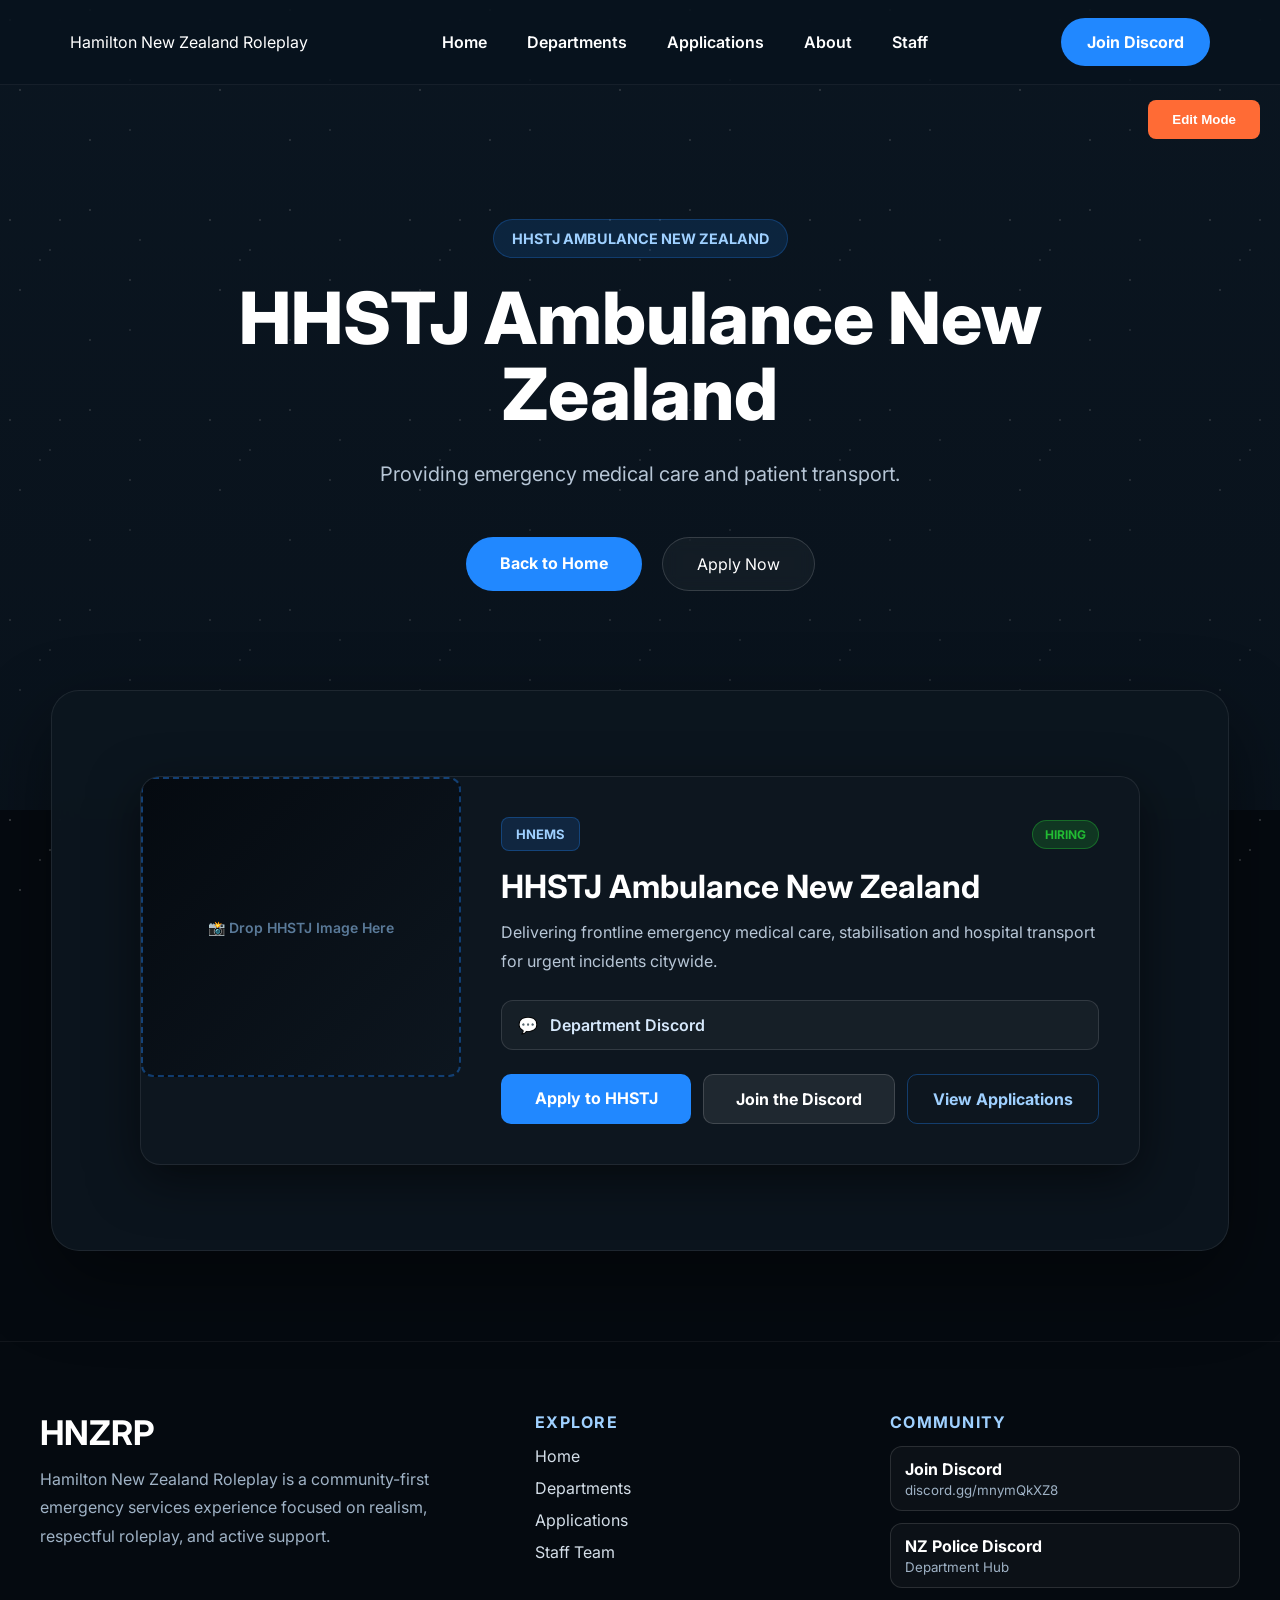
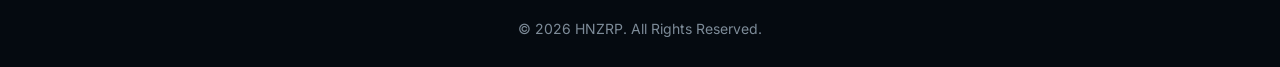
==== ambulance.html @ 46d3c462 "Initial website" ====
<!DOCTYPE html>
<html lang="en">

<head>

    <meta charset="UTF-8">
    <meta name="viewport" content="width=device-width, initial-scale=1.0">

    <title>HHSTJ Ambulance New Zealand | NZRP</title>

    <link rel="stylesheet" href="css/style.css">

    <link rel="preconnect" href="https://fonts.googleapis.com">
    <link rel="preconnect" href="https://fonts.gstatic.com" crossorigin>

    <link href="https://fonts.googleapis.com/css2?family=Inter:wght@300;400;500;600;700;800&display=swap" rel="stylesheet">

</head>

<body>

<header class="navbar">

    <div class="logo">
        Hamilton New Zealand Roleplay
    </div>

    <nav>
        <ul class="nav-links">
            <li><a href="index.html">Home</a></li>
            <li><a href="index.html#departments">Departments</a></li>
            <li><a href="#">Applications</a></li>
            <li><a href="#">About</a></li>
            <li><a href="#">Staff</a></li>
        </ul>
    </nav>

    <a href="https://discord.gg/mnymQkXZ8" class="discord-button">
        Join Discord
    </a>

</header>

<section class="hero" style="background-color: #102131;">
    <div class="hero-overlay"></div>
    <div class="hero-content">
        <span class="badge">HHSTJ AMBULANCE NEW ZEALAND</span>
        <h1>HHSTJ Ambulance New Zealand</h1>
        <p>Providing emergency medical care and patient transport.</p>
        <div class="hero-buttons">
            <a href="index.html" class="primary-btn">Back to Home</a>
            <a href="https://discord.gg/BgagkgWq4" class="secondary-btn">Apply Now</a>
        </div>
    </div>
</section>

<main class="content-wrapper">
    <section class="departments-grid">
        <article class="department-card show" data-category="Emergency">
            <div class="card-image-placeholder">
                <span>📸 Drop HHSTJ Image Here</span>
            </div>

            <div class="department-info">
                <div class="department-header">
                    <div class="department-code">HNEMS</div>
                    <div class="status-badge hiring">Hiring</div>
                </div>

                <h2>HHSTJ Ambulance New Zealand</h2>
                <p>Delivering frontline emergency medical care, stabilisation and hospital transport for urgent incidents citywide.</p>

                <ul class="department-links">
                    <li>
                        <a href="https://discord.gg/BgagkgWq4" class="department-discord-link">
                            <span class="action-link-icon">💬</span>
                            Department Discord
                        </a>
                    </li>
                </ul>

                <div class="department-actions">
                    <a href="https://discord.gg/BgagkgWq4" class="btn-primary">Apply to HHSTJ</a>
                    <a href="https://discord.gg/mnymQkXZ8" class="btn-secondary">Join the Discord</a>
                    <a href="applications.html" class="btn-tertiary">View Applications</a>
                </div>
            </div>
        </article>
    </section>
</main>

<footer>
    <div class="footer-content">
        <div class="footer-grid">
            <div class="footer-branding">
                <h3>HNZRP</h3>
                <p>Hamilton New Zealand Roleplay is a community-first emergency services experience focused on realism, respectful roleplay, and active support.</p>
            </div>

            <div class="footer-column">
                <h4>Explore</h4>
                <div class="footer-links">
                    <a href="index.html">Home</a>
                    <a href="index.html#departments">Departments</a>
                    <a href="applications.html">Applications</a>
                    <a href="#">Staff Team</a>
                </div>
            </div>

            <div class="footer-column">
                <h4>Community</h4>
                <div class="community-links">
                    <a href="https://discord.gg/mnymQkXZ8" class="community-link-card">
                        <span>Join Discord</span>
                        <small>discord.gg/mnymQkXZ8</small>
                    </a>
                    <a href="https://discord.gg/fBH7hbH9Q" class="community-link-card">
                        <span>NZ Police Discord</span>
                        <small>Department Hub</small>
                    </a>
                </div>
            </div>
        </div>
    </div>
    <p class="copyright">© 2026 HNZRP. All Rights Reserved.</p>
</footer>

<script src="js/script.js"></script>

</body>

</html>
---- css/style.css ----
/* ==========================================================
   NZRP WEBSITE
   STYLE.CSS
========================================================== */

:root{

    --background:#050a10;
    --surface:#0d161f;
    --surface-light:#122a3a;

    --primary:#2188ff;
    --primary-hover:#4ea2ff;

    --text:#ffffff;
    --text-secondary:#b7c6d6;

    --border:rgba(255,255,255,.08);

    --shadow:0 20px 60px rgba(0,0,0,.45);

    --radius:18px;

}

*{

    margin:0;
    padding:0;
    box-sizing:border-box;

}

html{

    scroll-behavior:smooth;

}

body{

    font-family:"Inter",sans-serif;

    background:var(--background);

    color:var(--text);

    overflow-x:hidden;

    position:relative;

}

/* Starfield background effect */

body::before{

    content:'';

    position:fixed;

    top:0;

    left:0;

    width:100%;

    height:100%;

    background-image:

        radial-gradient(1px 1px at 10px 20px, rgba(255,255,255,0.95), rgba(0,0,0,0)),

        radial-gradient(1px 1px at 40px 60px, rgba(255,255,255,0.8), rgba(0,0,0,0)),

        radial-gradient(1px 1px at 130px 80px, rgba(255,255,255,0.9), rgba(0,0,0,0)),

        radial-gradient(1px 1px at 90px 10px, rgba(255,255,255,0.95), rgba(0,0,0,0)),

        radial-gradient(1px 1px at 50px 50px, rgba(255,255,255,0.8), rgba(0,0,0,0)),

        radial-gradient(1px 1px at 130px 130px, rgba(255,255,255,0.7), rgba(0,0,0,0)),

        radial-gradient(1px 1px at 90px 140px, rgba(255,255,255,0.85), rgba(0,0,0,0)),

        radial-gradient(1px 1px at 20px 90px, rgba(255,255,255,0.9), rgba(0,0,0,0)),

        radial-gradient(1px 1px at 140px 40px, rgba(255,255,255,0.75), rgba(0,0,0,0)),

        radial-gradient(1px 1px at 60px 20px, rgba(255,255,255,0.88), rgba(0,0,0,0));

    background-repeat:repeat;

    background-size:200px 200px;

    background-position:0 0;

    opacity:0.7;

    pointer-events:none;

    z-index:0;

    animation:twinkle 6s ease-in-out infinite;

}

@keyframes twinkle{

    0%{opacity:0.6;}

    50%{opacity:0.8;}

    100%{opacity:0.6;}

}

body > *{

    position:relative;

    z-index:1;

}

/* ==========================================================
   LINKS
========================================================== */

a{

    color:inherit;

    text-decoration:none;

}

img{

    display:block;

    width:100%;

}

/* ==========================================================
   NAVBAR
========================================================== */

.navbar{

    position:fixed;

    top:0;
    left:0;

    width:100%;

    height:85px;

    padding:0 70px;

    display:flex;

    justify-content:space-between;

    align-items:center;

    z-index:1000;

    background:rgba(5,10,16,.75);

    backdrop-filter:blur(16px);

    border-bottom:1px solid rgba(255,255,255,.06);

    transition:.35s;

}

.logo h2{

    font-size:32px;

    font-weight:800;

    letter-spacing:1px;

}

/* ==========================================================
   NAVIGATION
========================================================== */

.nav-links{

    display:flex;

    align-items:center;

    gap:40px;

    list-style:none;

}

.nav-links>li{

    position:relative;

}

.nav-links a{

    color:white;

    font-weight:600;

    transition:.25s;

}

.nav-links a:hover{

    color:var(--primary);

}

/* ==========================================================
   DROPDOWN
========================================================== */

.dropdown-menu{

    position:absolute;

    top:45px;

    left:0;

    min-width:240px;

    background:rgba(13,22,31,.95);

    backdrop-filter:blur(15px);

    border:1px solid var(--border);

    border-radius:16px;

    padding:10px;

    list-style:none;

    opacity:0;

    visibility:hidden;

    transform:translateY(15px);

    transition:.3s;

    box-shadow:var(--shadow);

}

.dropdown:hover .dropdown-menu{

    opacity:1;

    visibility:visible;

    transform:translateY(0);

}

.dropdown-menu li{

    border-radius:10px;

}

.dropdown-menu li a{

    display:block;

    padding:13px 15px;

    border-radius:10px;

}

.dropdown-menu li:hover{

    background:rgba(33,136,255,.12);

}

.divider{

    height:1px;

    background:rgba(255,255,255,.08);

    margin:8px 0;

}

/* ==========================================================
   DISCORD BUTTON
========================================================== */

.discord-button{

    padding:14px 26px;

    border-radius:40px;

    background:var(--primary);

    font-weight:700;

    transition:.25s;

}

.discord-button:hover{

    background:var(--primary-hover);

    transform:translateY(-2px);

}

/* ==========================================================
   HERO
========================================================== */

.hero{

    position:relative;

    height:90vh;

    display:flex;

    justify-content:center;

    align-items:center;

    text-align:center;

    background:#050a10;

    background-image:

        radial-gradient(1px 1px at 10px 20px, rgba(255,255,255,0.95), rgba(0,0,0,0)),

        radial-gradient(1px 1px at 40px 60px, rgba(255,255,255,0.8), rgba(0,0,0,0)),

        radial-gradient(1px 1px at 130px 80px, rgba(255,255,255,0.9), rgba(0,0,0,0)),

        radial-gradient(1px 1px at 90px 10px, rgba(255,255,255,0.95), rgba(0,0,0,0)),

        radial-gradient(1px 1px at 50px 50px, rgba(255,255,255,0.8), rgba(0,0,0,0)),

        radial-gradient(1px 1px at 130px 130px, rgba(255,255,255,0.7), rgba(0,0,0,0)),

        radial-gradient(1px 1px at 90px 140px, rgba(255,255,255,0.85), rgba(0,0,0,0)),

        radial-gradient(1px 1px at 20px 90px, rgba(255,255,255,0.9), rgba(0,0,0,0)),

        radial-gradient(1px 1px at 140px 40px, rgba(255,255,255,0.75), rgba(0,0,0,0)),

        radial-gradient(1px 1px at 60px 20px, rgba(255,255,255,0.88), rgba(0,0,0,0));

    background-repeat:repeat;

    background-size:200px 200px;

    background-position:0 0;

    animation:shiftStars 25s linear infinite;

}

@keyframes shiftStars{

    0%{background-position:0 0;}

    100%{background-position:200px 200px;}

}

.hero-overlay{

    position:absolute;

    inset:0;

    background:
        linear-gradient(
            rgba(5,10,16,.50),
            rgba(5,10,16,.65)
        );

    z-index:1;

}

.hero-content{

    position:relative;

    z-index:3;

    width:min(900px,90%);

}

.badge{

    display:inline-block;

    margin-bottom:22px;

    padding:10px 18px;

    border-radius:40px;

    background:rgba(33,136,255,.14);

    border:1px solid rgba(33,136,255,.25);

    color:#9fd0ff;

    font-size:.9rem;

    font-weight:700;

}

.hero h1{

    font-size:72px;

    font-weight:800;

    line-height:1.05;

    margin-bottom:25px;

}

.hero p{

    color:var(--text-secondary);

    font-size:20px;

    line-height:1.8;

    max-width:700px;

    margin:auto;

    margin-bottom:45px;

}

/* ==========================================================
   HERO BUTTONS
========================================================== */

.hero-buttons{

    display:flex;

    justify-content:center;

    gap:20px;

}

.primary-btn{

    padding:16px 34px;

    background:var(--primary);

    border-radius:50px;

    font-weight:700;

    transition:.25s;

}

.primary-btn:hover{

    background:var(--primary-hover);

    transform:translateY(-3px);

}

.secondary-btn{

    padding:16px 34px;

    border-radius:50px;

    border:1px solid rgba(255,255,255,.15);

    background:rgba(255,255,255,.04);

    backdrop-filter:blur(8px);

    transition:.25s;

}

.secondary-btn:hover{

    background:rgba(255,255,255,.08);

    transform:translateY(-3px);

}/* ==========================================================
   FLOATING CONTENT WRAPPER
========================================================== */

.content-wrapper{

    position:relative;

    width:min(1400px,92%);

    margin:-120px auto 80px;

    padding:45px;

    background:rgba(13,22,31,.92);

    backdrop-filter:blur(18px);

    border:1px solid rgba(255,255,255,.08);

    border-radius:28px;

    box-shadow:0 30px 80px rgba(0,0,0,.45);

    z-index:10;

}

/* ==========================================================
   SEARCH SECTION
========================================================== */

.search-section{

    display:flex;

    justify-content:center;

    gap:20px;

    margin-bottom:55px;

    flex-wrap:wrap;

}

.search-section input,
.search-section select{

    width:320px;

    padding:16px 20px;

    background:#0d161f;

    color:white;

    border:1px solid rgba(255,255,255,.08);

    border-radius:14px;

    outline:none;

    font-size:15px;

    transition:.25s;

}

.search-section input:focus,
.search-section select:focus{

    border-color:#2188ff;

    box-shadow:0 0 0 4px rgba(33,136,255,.15);

}

/* ==========================================================
   STATISTICS
========================================================== */

.stats{

    display:grid;

    grid-template-columns:repeat(auto-fit,minmax(180px,1fr));

    gap:25px;

    margin-bottom:65px;

}

.stat{

    background:#0d161f;

    border:1px solid rgba(255,255,255,.06);

    border-radius:18px;

    padding:35px;

    text-align:center;

    transition:.3s;

}

.stat:hover{

    transform:translateY(-8px);

    background:#122a3a;

}

.stat h2{

    color:#3fa2ff;

    font-size:42px;

    margin-bottom:8px;

}

.stat p{

    color:#b7c6d6;

}

/* ==========================================================
   DEPARTMENTS GRID
========================================================== */

.departments-grid{

    display:flex;

    flex-direction:column;

    gap:60px;

    padding:40px 0;

}

/* ==========================================================
   DEPARTMENT CARD
========================================================== */

.department-card{

    background:#0d161f;

    border-radius:20px;

    overflow:hidden;

    border:1px solid rgba(255,255,255,.08);

    transition:.35s;

    opacity:0;

    transform:translateY(40px);

    box-shadow:0 15px 50px rgba(0,0,0,.5);

    display:flex;

    flex-direction:row;

    max-width:1000px;

    margin:0 auto;

    width:100%;

}

.department-card.show{

    opacity:1;

    transform:translateY(0);

}

.department-card:hover{

    transform:translateY(-16px);

    box-shadow:0 30px 80px rgba(33,136,255,.25), 0 30px 80px rgba(0,0,0,.5);

    border-color:rgba(33,136,255,.4);

}

/* ==========================================================
   CARD IMAGE
========================================================== */

.card-image-placeholder{

    height:300px;

    width:320px;

    min-width:320px;

    background:linear-gradient(135deg, #050a10 0%, #0d161f 100%);

    border:2px dashed rgba(33,136,255,.4);

    border-radius:12px;

    display:flex;

    align-items:center;

    justify-content:center;

    color:#5a7a99;

    font-size:14px;

    font-weight:600;

    cursor:pointer;

    transition:.3s;

    position:relative;

    overflow:hidden;

}

.card-image-placeholder:hover{

    background:linear-gradient(135deg, #0a0f18 0%, #132332 100%);

    border-color:rgba(33,136,255,.6);

    color:#7a9abb;

}

.card-image-placeholder span{

    text-align:center;

    pointer-events:none;

}

.department-card img{

    height:300px;

    width:320px;

    min-width:320px;

    object-fit:cover;

    transition:.4s;

    border-radius:12px;

    display:none;

}

.department-card.has-image img{

    display:block;

}

.department-card.has-image .card-image-placeholder{

    display:none;

}

.department-card:hover img{

    transform:scale(1.05);

}

/* ==========================================================
   CARD CONTENT
========================================================== */

.department-info{

    padding:40px;

    flex:1;

    display:flex;

    flex-direction:column;

    justify-content:space-between;

}

.department-header{

    display:flex;

    justify-content:space-between;

    align-items:center;

    margin-bottom:16px;

}

.department-code{

    background:rgba(33,136,255,.15);

    border:1px solid rgba(33,136,255,.3);

    padding:8px 14px;

    border-radius:8px;

    font-weight:700;

    font-size:13px;

    color:#9fd0ff;

}

.status-badge{

    padding:6px 12px;

    border-radius:20px;

    font-size:12px;

    font-weight:700;

    text-transform:uppercase;

}

.status-badge.hiring{

    background:rgba(34,187,51,.2);

    color:#22bb33;

    border:1px solid rgba(34,187,51,.4);

}

.status-badge.selective{

    background:rgba(255,193,7,.2);

    color:#ffc107;

    border:1px solid rgba(255,193,7,.4);

}

.status-badge.open{

    background:rgba(33,136,255,.2);

    color:#3fa2ff;

    border:1px solid rgba(33,136,255,.4);

}

.status-badge.invitation{

    background:rgba(188,127,255,.2);

    color:#bc7fff;

    border:1px solid rgba(188,127,255,.4);

}

.department-info h2{

    font-size:32px;

    margin-bottom:12px;

    color:white;

}

.department-info p{

    color:#b7c6d6;

    line-height:1.8;

    margin-bottom:24px;

    font-size:16px;

}

/* Responsive: Stack on mobile */

@media(max-width:768px){

    .department-card{

        flex-direction:column;

    }

    .card-image-placeholder,
    .department-card img{

        height:220px;

        width:100%;

        min-width:100%;

    }

    .department-info{

        padding:28px;

    }

    .department-info h2{

        font-size:26px;

    }

}

.department-links{

    display:flex;

    flex-direction:column;

    gap:10px;

    margin-bottom:24px;

    list-style:none;

}

.department-links li{

    list-style:none;

}

.department-discord-link{

    display:flex;

    align-items:center;

    gap:12px;

    padding:14px 16px;

    border-radius:12px;

    border:1px solid rgba(255,255,255,.12);

    background:rgba(255,255,255,.04);

    color:#d6e8fb;

    font-weight:600;

    transition:.25s;

}

.department-discord-link:hover{

    border-color:rgba(33,136,255,.35);

    background:rgba(33,136,255,.12);

    transform:translateX(4px);

}

.department-actions{

    display:flex;

    gap:12px;

    margin-top:auto;

}

.btn-primary, .btn-secondary, .btn-tertiary{

    flex:1;

    padding:14px 18px;

    border-radius:10px;

    font-weight:700;

    text-align:center;

    transition:.25s;

    text-decoration:none;

    display:inline-block;

}

.btn-primary{

    background:var(--primary);

    color:white;

}

.btn-primary:hover{

    background:var(--primary-hover);

    transform:translateY(-2px);

}

.btn-secondary{

    background:rgba(255,255,255,.08);

    border:1px solid rgba(255,255,255,.15);

    color:white;

}

.btn-secondary:hover{

    background:rgba(255,255,255,.12);

    transform:translateY(-2px);

}

.btn-tertiary{

    background:transparent;

    border:1px solid rgba(33,136,255,.35);

    color:#9fd0ff;

}

.btn-tertiary:hover{

    background:rgba(33,136,255,.1);

    transform:translateY(-2px);

}

.section-intro{

    max-width:860px;

    margin:0 auto 30px;

    text-align:center;

}

.section-intro > p:first-child{

    color:#7dbaff;

    font-weight:700;

    text-transform:uppercase;

    letter-spacing:.08em;

    margin-bottom:10px;

    font-size:13px;

}

.section-intro h2{

    font-size:46px;

    line-height:1.15;

    margin-bottom:14px;

}

.section-intro > p:last-child{

    color:var(--text-secondary);

    line-height:1.8;

}

.action-link-icon{

    width:20px;

    height:20px;

    display:flex;

    align-items:center;

    justify-content:center;

    font-size:16px;

}

/* ==========================================================
   CALL TO ACTION
========================================================== */

.cta{

    margin-top:80px;

    text-align:center;

    background:linear-gradient(
        135deg,
        #0d161f,
        #0a0f18
    );

    padding:70px 40px;

    border-radius:24px;

    border:1px solid rgba(255,255,255,.06);

}

.cta h2{

    font-size:48px;

    margin-bottom:15px;

}

.cta p{

    max-width:700px;

    margin:auto;

    color:#b7c6d6;

    line-height:1.8;

    margin-bottom:35px;

}

.cta-kicker{

    text-transform:uppercase;

    letter-spacing:.08em;

    color:#8ec4ff;

    font-size:13px;

    font-weight:700;

    margin-bottom:12px;

}

.cta .primary-btn,
.cta .secondary-btn{

    display:inline-block;

    margin:6px;

}

/* ==========================================================
   FOOTER
========================================================== */

footer{

    margin-top:90px;

    background:#050a10;

    padding:70px 20px 30px;

    border-top:1px solid rgba(255,255,255,.05);

}

.footer-content{

    max-width:1200px;

    margin:auto;

    text-align:left;

}

.footer-grid{

    display:grid;

    grid-template-columns:1.3fr .9fr 1fr;

    gap:40px;

    margin-bottom:32px;

}

.footer-branding h3{

    font-size:36px;

    margin-bottom:14px;

}

.footer-branding p{

    color:#9fb2c5;

    line-height:1.8;

    max-width:520px;

}

.footer-column h4{

    font-size:16px;

    text-transform:uppercase;

    letter-spacing:.08em;

    color:#9fd0ff;

    margin-bottom:14px;

}

.footer-column .footer-links{

    display:flex;

    flex-direction:column;

    align-items:flex-start;

    gap:12px;

    margin-bottom:0;

}

.community-links{

    display:flex;

    flex-direction:column;

    gap:12px;

}

.community-link-card{

    display:flex;

    flex-direction:column;

    gap:3px;

    border:1px solid rgba(255,255,255,.12);

    border-radius:12px;

    padding:12px 14px;

    background:rgba(255,255,255,.03);

    transition:.25s;

}

.community-link-card span{

    font-weight:700;

}

.community-link-card small{

    color:#9fb2c5;

}

.community-link-card:hover{

    border-color:rgba(33,136,255,.4);

    background:rgba(33,136,255,.12);

}

@media(max-width:960px){

    .footer-grid{

        grid-template-columns:1fr;

        gap:26px;

    }

    .footer-content{

        text-align:center;

    }

    .footer-column .footer-links{

        align-items:center;

    }

}

@media(max-width:768px){

    .section-intro h2{

        font-size:34px;

    }

}

.footer-content h3{

    font-size:34px;

    margin-bottom:12px;

}

.footer-content p{

    color:#9fb2c5;

    margin-bottom:30px;

}

.footer-links{

    display:flex;

    justify-content:center;

    gap:35px;

    flex-wrap:wrap;

    margin-bottom:40px;

}

.footer-links a{

    color:#d4dee8;

    transition:.25s;

}

.footer-links a:hover{

    color:#3fa2ff;

}

.copyright{

    text-align:center;

    color:#7d8b98;

    font-size:14px;

}
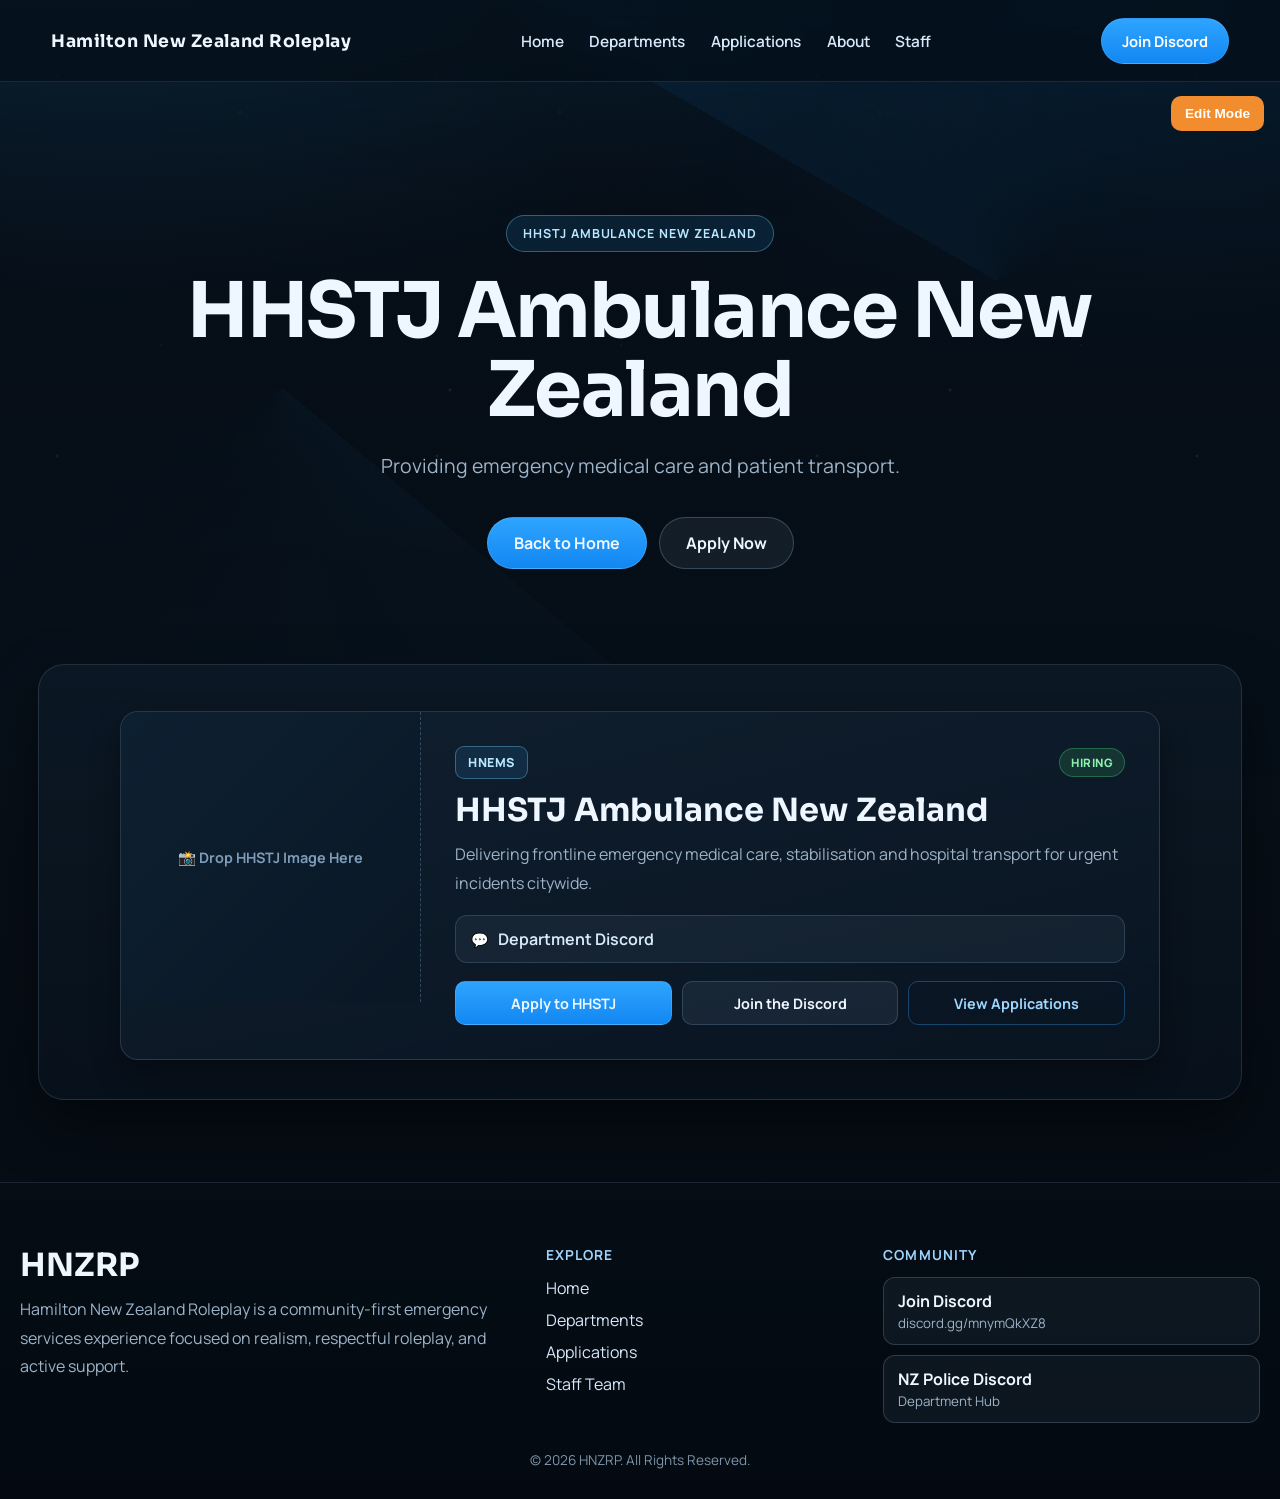
==== commit 54a7341a: "Polish UI, optimize styles and scripts" ====
--- a/ambulance.html
+++ b/ambulance.html
@@ -13,7 +13,7 @@
     <link rel="preconnect" href="https://fonts.googleapis.com">
     <link rel="preconnect" href="https://fonts.gstatic.com" crossorigin>
 
-    <link href="https://fonts.googleapis.com/css2?family=Inter:wght@300;400;500;600;700;800&display=swap" rel="stylesheet">
+    <link href="https://fonts.googleapis.com/css2?family=Manrope:wght@400;500;600;700;800&family=Sora:wght@600;700;800&display=swap" rel="stylesheet">
 
 </head>
 
@@ -41,7 +41,7 @@
 
 </header>
 
-<section class="hero" style="background-color: #102131;">
+<section class="hero">
     <div class="hero-overlay"></div>
     <div class="hero-content">
         <span class="badge">HHSTJ AMBULANCE NEW ZEALAND</span>
--- a/css/style.css
+++ b/css/style.css
@@ -1,1471 +1,956 @@
 /* ==========================================================
-   NZRP WEBSITE
-   STYLE.CSS
+   HNZRP WEBSITE
+   CLEAN + OPTIMIZED STYLE SYSTEM
 ========================================================== */
 
-:root{
-
-    --background:#050a10;
-    --surface:#0d161f;
-    --surface-light:#122a3a;
-
-    --primary:#2188ff;
-    --primary-hover:#4ea2ff;
-
-    --text:#ffffff;
-    --text-secondary:#b7c6d6;
-
-    --border:rgba(255,255,255,.08);
-
-    --shadow:0 20px 60px rgba(0,0,0,.45);
-
-    --radius:18px;
-
-}
-
-*{
-
-    margin:0;
-    padding:0;
-    box-sizing:border-box;
-
-}
-
-html{
-
-    scroll-behavior:smooth;
-
-}
-
-body{
-
-    font-family:"Inter",sans-serif;
-
-    background:var(--background);
-
-    color:var(--text);
-
-    overflow-x:hidden;
-
-    position:relative;
-
-}
-
-/* Starfield background effect */
-
-body::before{
-
-    content:'';
-
-    position:fixed;
-
-    top:0;
-
-    left:0;
-
-    width:100%;
-
-    height:100%;
-
+:root {
+    --bg: #061019;
+    --bg-soft: #0b1824;
+    --surface: rgba(12, 25, 38, 0.88);
+    --surface-solid: #0f1d2b;
+    --surface-2: #122538;
+
+    --primary: #2ea4ff;
+    --primary-strong: #1287f2;
+    --accent: #7ad7ff;
+
+    --text: #eef6ff;
+    --text-muted: #9db3c8;
+
+    --ok: #43d174;
+    --warn: #ffd066;
+
+    --border: rgba(173, 211, 245, 0.18);
+    --ring: rgba(46, 164, 255, 0.35);
+
+    --shadow-lg: 0 26px 60px rgba(0, 0, 0, 0.45);
+    --shadow-md: 0 14px 30px rgba(0, 0, 0, 0.32);
+
+    --radius-xl: 26px;
+    --radius-lg: 16px;
+    --radius-md: 12px;
+
+    --max-width: 1320px;
+}
+
+* {
+    margin: 0;
+    padding: 0;
+    box-sizing: border-box;
+}
+
+html {
+    scroll-behavior: smooth;
+}
+
+body {
+    font-family: "Manrope", "Segoe UI", sans-serif;
+    color: var(--text);
+    background:
+        radial-gradient(1200px 700px at 8% -10%, rgba(43, 139, 201, 0.35), transparent 70%),
+        radial-gradient(1000px 600px at 92% 0%, rgba(17, 98, 161, 0.28), transparent 68%),
+        linear-gradient(180deg, #050d16 0%, #070f18 45%, #040b12 100%);
+    min-height: 100vh;
+    overflow-x: hidden;
+    -webkit-font-smoothing: antialiased;
+    text-rendering: optimizeLegibility;
+}
+
+body::before {
+    content: "";
+    position: fixed;
+    inset: 0;
+    pointer-events: none;
+    z-index: 0;
+    opacity: 0.45;
     background-image:
-
-        radial-gradient(1px 1px at 10px 20px, rgba(255,255,255,0.95), rgba(0,0,0,0)),
-
-        radial-gradient(1px 1px at 40px 60px, rgba(255,255,255,0.8), rgba(0,0,0,0)),
-
-        radial-gradient(1px 1px at 130px 80px, rgba(255,255,255,0.9), rgba(0,0,0,0)),
-
-        radial-gradient(1px 1px at 90px 10px, rgba(255,255,255,0.95), rgba(0,0,0,0)),
-
-        radial-gradient(1px 1px at 50px 50px, rgba(255,255,255,0.8), rgba(0,0,0,0)),
-
-        radial-gradient(1px 1px at 130px 130px, rgba(255,255,255,0.7), rgba(0,0,0,0)),
-
-        radial-gradient(1px 1px at 90px 140px, rgba(255,255,255,0.85), rgba(0,0,0,0)),
-
-        radial-gradient(1px 1px at 20px 90px, rgba(255,255,255,0.9), rgba(0,0,0,0)),
-
-        radial-gradient(1px 1px at 140px 40px, rgba(255,255,255,0.75), rgba(0,0,0,0)),
-
-        radial-gradient(1px 1px at 60px 20px, rgba(255,255,255,0.88), rgba(0,0,0,0));
-
-    background-repeat:repeat;
-
-    background-size:200px 200px;
-
-    background-position:0 0;
-
-    opacity:0.7;
-
-    pointer-events:none;
-
-    z-index:0;
-
-    animation:twinkle 6s ease-in-out infinite;
-
-}
-
-@keyframes twinkle{
-
-    0%{opacity:0.6;}
-
-    50%{opacity:0.8;}
-
-    100%{opacity:0.6;}
-
-}
-
-body > *{
-
-    position:relative;
-
-    z-index:1;
-
-}
-
-/* ==========================================================
-   LINKS
-========================================================== */
-
-a{
-
-    color:inherit;
-
-    text-decoration:none;
-
-}
-
-img{
-
-    display:block;
-
-    width:100%;
-
+        radial-gradient(2px 2px at 15% 20%, rgba(255, 255, 255, 0.8), transparent),
+        radial-gradient(1px 1px at 75% 35%, rgba(255, 255, 255, 0.7), transparent),
+        radial-gradient(1px 1px at 35% 75%, rgba(255, 255, 255, 0.7), transparent),
+        radial-gradient(2px 2px at 90% 78%, rgba(255, 255, 255, 0.78), transparent);
+    background-size: 380px 380px, 320px 320px, 460px 460px, 500px 500px;
+    animation: skyDrift 22s linear infinite;
+}
+
+@keyframes skyDrift {
+    from { transform: translate3d(0, 0, 0); }
+    to { transform: translate3d(-50px, 45px, 0); }
+}
+
+body > * {
+    position: relative;
+    z-index: 1;
+}
+
+a {
+    color: inherit;
+    text-decoration: none;
+}
+
+img {
+    display: block;
+    max-width: 100%;
+}
+
+:focus-visible {
+    outline: 2px solid var(--accent);
+    outline-offset: 3px;
 }
 
 /* ==========================================================
    NAVBAR
 ========================================================== */
 
-.navbar{
-
-    position:fixed;
-
-    top:0;
-    left:0;
-
-    width:100%;
-
-    height:85px;
-
-    padding:0 70px;
-
-    display:flex;
-
-    justify-content:space-between;
-
-    align-items:center;
-
-    z-index:1000;
-
-    background:rgba(5,10,16,.75);
-
-    backdrop-filter:blur(16px);
-
-    border-bottom:1px solid rgba(255,255,255,.06);
-
-    transition:.35s;
-
-}
-
-.logo h2{
-
-    font-size:32px;
-
-    font-weight:800;
-
-    letter-spacing:1px;
-
-}
-
-/* ==========================================================
-   NAVIGATION
-========================================================== */
-
-.nav-links{
-
-    display:flex;
-
-    align-items:center;
-
-    gap:40px;
-
-    list-style:none;
-
-}
-
-.nav-links>li{
-
-    position:relative;
-
-}
-
-.nav-links a{
-
-    color:white;
-
-    font-weight:600;
-
-    transition:.25s;
-
-}
-
-.nav-links a:hover{
-
-    color:var(--primary);
-
-}
-
-/* ==========================================================
-   DROPDOWN
-========================================================== */
-
-.dropdown-menu{
-
-    position:absolute;
-
-    top:45px;
-
-    left:0;
-
-    min-width:240px;
-
-    background:rgba(13,22,31,.95);
-
-    backdrop-filter:blur(15px);
-
-    border:1px solid var(--border);
-
-    border-radius:16px;
-
-    padding:10px;
-
-    list-style:none;
-
-    opacity:0;
-
-    visibility:hidden;
-
-    transform:translateY(15px);
-
-    transition:.3s;
-
-    box-shadow:var(--shadow);
-
-}
-
-.dropdown:hover .dropdown-menu{
-
-    opacity:1;
-
-    visibility:visible;
-
-    transform:translateY(0);
-
-}
-
-.dropdown-menu li{
-
-    border-radius:10px;
-
-}
-
-.dropdown-menu li a{
-
-    display:block;
-
-    padding:13px 15px;
-
-    border-radius:10px;
-
-}
-
-.dropdown-menu li:hover{
-
-    background:rgba(33,136,255,.12);
-
-}
-
-.divider{
-
-    height:1px;
-
-    background:rgba(255,255,255,.08);
-
-    margin:8px 0;
-
-}
-
-/* ==========================================================
-   DISCORD BUTTON
-========================================================== */
-
-.discord-button{
-
-    padding:14px 26px;
-
-    border-radius:40px;
-
-    background:var(--primary);
-
-    font-weight:700;
-
-    transition:.25s;
-
-}
-
-.discord-button:hover{
-
-    background:var(--primary-hover);
-
-    transform:translateY(-2px);
-
+.navbar {
+    position: fixed;
+    top: 0;
+    left: 0;
+    width: 100%;
+    height: 82px;
+    padding: 0 clamp(16px, 4vw, 56px);
+    display: flex;
+    align-items: center;
+    justify-content: space-between;
+    gap: 18px;
+    border-bottom: 1px solid rgba(173, 211, 245, 0.12);
+    background: rgba(5, 14, 24, 0.72);
+    backdrop-filter: blur(14px);
+    transition: background 0.3s ease, box-shadow 0.3s ease;
+    z-index: 1000;
+}
+
+.navbar.scrolled {
+    background: rgba(6, 15, 26, 0.92);
+    box-shadow: 0 12px 30px rgba(0, 0, 0, 0.35);
+}
+
+.logo {
+    font-family: "Sora", "Segoe UI", sans-serif;
+    font-size: clamp(16px, 1.35vw, 20px);
+    font-weight: 700;
+    letter-spacing: 0.03em;
+    white-space: nowrap;
+}
+
+.nav-links {
+    display: flex;
+    align-items: center;
+    list-style: none;
+    gap: clamp(14px, 2vw, 32px);
+}
+
+.nav-links > li {
+    position: relative;
+}
+
+.nav-links a {
+    color: #d9e9fa;
+    font-size: 0.96rem;
+    font-weight: 600;
+    transition: color 0.2s ease;
+}
+
+.nav-links a:hover,
+.nav-links a.active {
+    color: var(--accent);
+}
+
+.dropdown-menu {
+    position: absolute;
+    top: calc(100% + 12px);
+    left: 0;
+    min-width: 255px;
+    padding: 10px;
+    border-radius: 14px;
+    border: 1px solid var(--border);
+    background: rgba(8, 19, 31, 0.95);
+    backdrop-filter: blur(14px);
+    list-style: none;
+    box-shadow: var(--shadow-md);
+    opacity: 0;
+    visibility: hidden;
+    transform: translateY(8px);
+    transition: opacity 0.2s ease, transform 0.2s ease;
+}
+
+.dropdown:hover .dropdown-menu {
+    opacity: 1;
+    visibility: visible;
+    transform: translateY(0);
+}
+
+.dropdown-menu li {
+    border-radius: 10px;
+}
+
+.dropdown-menu li a {
+    display: block;
+    padding: 11px 12px;
+}
+
+.dropdown-menu li:hover {
+    background: rgba(46, 164, 255, 0.14);
+}
+
+.divider {
+    height: 1px;
+    margin: 8px 0;
+    background: rgba(173, 211, 245, 0.12);
+}
+
+.discord-button {
+    padding: 12px 20px;
+    border-radius: 999px;
+    border: 1px solid rgba(173, 211, 245, 0.18);
+    background: linear-gradient(180deg, var(--primary), var(--primary-strong));
+    color: #ffffff;
+    font-weight: 700;
+    font-size: 0.92rem;
+    transition: transform 0.2s ease, filter 0.2s ease;
+    white-space: nowrap;
+}
+
+.discord-button:hover {
+    transform: translateY(-2px);
+    filter: brightness(1.08);
 }
 
 /* ==========================================================
    HERO
 ========================================================== */
 
-.hero{
-
-    position:relative;
-
-    height:90vh;
-
-    display:flex;
-
-    justify-content:center;
-
-    align-items:center;
-
-    text-align:center;
-
-    background:#050a10;
-
-    background-image:
-
-        radial-gradient(1px 1px at 10px 20px, rgba(255,255,255,0.95), rgba(0,0,0,0)),
-
-        radial-gradient(1px 1px at 40px 60px, rgba(255,255,255,0.8), rgba(0,0,0,0)),
-
-        radial-gradient(1px 1px at 130px 80px, rgba(255,255,255,0.9), rgba(0,0,0,0)),
-
-        radial-gradient(1px 1px at 90px 10px, rgba(255,255,255,0.95), rgba(0,0,0,0)),
-
-        radial-gradient(1px 1px at 50px 50px, rgba(255,255,255,0.8), rgba(0,0,0,0)),
-
-        radial-gradient(1px 1px at 130px 130px, rgba(255,255,255,0.7), rgba(0,0,0,0)),
-
-        radial-gradient(1px 1px at 90px 140px, rgba(255,255,255,0.85), rgba(0,0,0,0)),
-
-        radial-gradient(1px 1px at 20px 90px, rgba(255,255,255,0.9), rgba(0,0,0,0)),
-
-        radial-gradient(1px 1px at 140px 40px, rgba(255,255,255,0.75), rgba(0,0,0,0)),
-
-        radial-gradient(1px 1px at 60px 20px, rgba(255,255,255,0.88), rgba(0,0,0,0));
-
-    background-repeat:repeat;
-
-    background-size:200px 200px;
-
-    background-position:0 0;
-
-    animation:shiftStars 25s linear infinite;
-
-}
-
-@keyframes shiftStars{
-
-    0%{background-position:0 0;}
-
-    100%{background-position:200px 200px;}
-
-}
-
-.hero-overlay{
-
-    position:absolute;
-
-    inset:0;
-
+.hero {
+    position: relative;
+    min-height: 86vh;
+    display: grid;
+    place-items: center;
+    text-align: center;
+    padding: 130px 20px 120px;
+    overflow: hidden;
+}
+
+.hero::before {
+    content: "";
+    position: absolute;
+    inset: -18% -20%;
     background:
-        linear-gradient(
-            rgba(5,10,16,.50),
-            rgba(5,10,16,.65)
-        );
-
-    z-index:1;
-
-}
-
-.hero-content{
-
-    position:relative;
-
-    z-index:3;
-
-    width:min(900px,90%);
-
-}
-
-.badge{
-
-    display:inline-block;
-
-    margin-bottom:22px;
-
-    padding:10px 18px;
-
-    border-radius:40px;
-
-    background:rgba(33,136,255,.14);
-
-    border:1px solid rgba(33,136,255,.25);
-
-    color:#9fd0ff;
-
-    font-size:.9rem;
-
-    font-weight:700;
-
-}
-
-.hero h1{
-
-    font-size:72px;
-
-    font-weight:800;
-
-    line-height:1.05;
-
-    margin-bottom:25px;
-
-}
-
-.hero p{
-
-    color:var(--text-secondary);
-
-    font-size:20px;
-
-    line-height:1.8;
-
-    max-width:700px;
-
-    margin:auto;
-
-    margin-bottom:45px;
-
+        conic-gradient(from 130deg at 30% 50%, rgba(40, 154, 224, 0.2), transparent 36%),
+        conic-gradient(from 300deg at 70% 40%, rgba(19, 117, 185, 0.22), transparent 35%);
+    animation: heroWave 16s ease-in-out infinite alternate;
+    opacity: 0.7;
+}
+
+@keyframes heroWave {
+    from { transform: translateX(-2%) scale(1); }
+    to { transform: translateX(2%) scale(1.03); }
+}
+
+.hero-overlay {
+    position: absolute;
+    inset: 0;
+    background: linear-gradient(180deg, rgba(6, 14, 23, 0.35) 0%, rgba(6, 14, 23, 0.78) 72%);
+}
+
+.hero-content {
+    position: relative;
+    z-index: 2;
+    width: min(940px, 92%);
+}
+
+.badge {
+    display: inline-block;
+    padding: 9px 16px;
+    margin-bottom: 20px;
+    border-radius: 999px;
+    border: 1px solid rgba(122, 215, 255, 0.35);
+    background: rgba(46, 164, 255, 0.12);
+    color: #b8e7ff;
+    font-size: 0.78rem;
+    font-weight: 700;
+    letter-spacing: 0.08em;
+}
+
+.hero h1 {
+    font-family: "Sora", "Segoe UI", sans-serif;
+    font-size: clamp(2.1rem, 6vw, 4.8rem);
+    line-height: 1.03;
+    margin-bottom: 18px;
+    letter-spacing: -0.02em;
+}
+
+.hero p {
+    max-width: 760px;
+    margin: 0 auto 34px;
+    font-size: clamp(1.02rem, 1.8vw, 1.22rem);
+    color: var(--text-muted);
+    line-height: 1.75;
+}
+
+.hero-buttons {
+    display: flex;
+    justify-content: center;
+    flex-wrap: wrap;
+    gap: 12px;
+}
+
+.primary-btn,
+.secondary-btn,
+.btn-primary,
+.btn-secondary,
+.btn-tertiary {
+    display: inline-flex;
+    justify-content: center;
+    align-items: center;
+    text-align: center;
+    border-radius: 999px;
+    font-weight: 700;
+    transition: transform 0.2s ease, background 0.2s ease, border-color 0.2s ease;
+}
+
+.primary-btn,
+.secondary-btn {
+    padding: 14px 26px;
+}
+
+.primary-btn {
+    background: linear-gradient(180deg, var(--primary), var(--primary-strong));
+    border: 1px solid rgba(173, 211, 245, 0.2);
+}
+
+.primary-btn:hover {
+    transform: translateY(-2px);
+    filter: brightness(1.06);
+}
+
+.secondary-btn {
+    border: 1px solid rgba(173, 211, 245, 0.24);
+    background: rgba(173, 211, 245, 0.08);
+}
+
+.secondary-btn:hover {
+    transform: translateY(-2px);
+    background: rgba(173, 211, 245, 0.16);
 }
 
 /* ==========================================================
-   HERO BUTTONS
-========================================================== */
-
-.hero-buttons{
-
-    display:flex;
-
-    justify-content:center;
-
-    gap:20px;
-
-}
-
-.primary-btn{
-
-    padding:16px 34px;
-
-    background:var(--primary);
-
-    border-radius:50px;
-
-    font-weight:700;
-
-    transition:.25s;
-
-}
-
-.primary-btn:hover{
-
-    background:var(--primary-hover);
-
-    transform:translateY(-3px);
-
-}
-
-.secondary-btn{
-
-    padding:16px 34px;
-
-    border-radius:50px;
-
-    border:1px solid rgba(255,255,255,.15);
-
-    background:rgba(255,255,255,.04);
-
-    backdrop-filter:blur(8px);
-
-    transition:.25s;
-
-}
-
-.secondary-btn:hover{
-
-    background:rgba(255,255,255,.08);
-
-    transform:translateY(-3px);
-
-}/* ==========================================================
    FLOATING CONTENT WRAPPER
 ========================================================== */
 
-.content-wrapper{
-
-    position:relative;
-
-    width:min(1400px,92%);
-
-    margin:-120px auto 80px;
-
-    padding:45px;
-
-    background:rgba(13,22,31,.92);
-
-    backdrop-filter:blur(18px);
-
-    border:1px solid rgba(255,255,255,.08);
-
-    border-radius:28px;
-
-    box-shadow:0 30px 80px rgba(0,0,0,.45);
-
-    z-index:10;
-
+.content-wrapper {
+    width: min(var(--max-width), 94%);
+    margin: -110px auto 82px;
+    padding: clamp(24px, 3vw, 42px);
+    border-radius: var(--radius-xl);
+    border: 1px solid rgba(173, 211, 245, 0.14);
+    background: linear-gradient(180deg, rgba(12, 24, 37, 0.92), rgba(8, 17, 28, 0.92));
+    backdrop-filter: blur(16px);
+    box-shadow: var(--shadow-lg);
+}
+
+.search-section {
+    display: grid;
+    grid-template-columns: 1fr auto;
+    gap: 12px;
+    margin-bottom: 44px;
+}
+
+.search-section input,
+.search-section select {
+    width: 100%;
+    padding: 14px 16px;
+    border-radius: 12px;
+    border: 1px solid rgba(173, 211, 245, 0.15);
+    background: rgba(11, 22, 35, 0.92);
+    color: #e7f2fd;
+    font-size: 0.96rem;
+}
+
+.search-section select {
+    min-width: 220px;
+}
+
+.search-section input:focus,
+.search-section select:focus {
+    border-color: rgba(46, 164, 255, 0.56);
+    box-shadow: 0 0 0 4px var(--ring);
+    outline: none;
+}
+
+.stats {
+    display: grid;
+    grid-template-columns: repeat(4, minmax(0, 1fr));
+    gap: 14px;
+    margin-bottom: 54px;
+}
+
+.stat {
+    padding: 24px;
+    border-radius: var(--radius-lg);
+    border: 1px solid rgba(173, 211, 245, 0.12);
+    background: linear-gradient(160deg, rgba(17, 34, 51, 0.82), rgba(11, 22, 34, 0.9));
+    text-align: center;
+    transition: transform 0.22s ease, border-color 0.22s ease;
+}
+
+.stat:hover {
+    transform: translateY(-4px);
+    border-color: rgba(46, 164, 255, 0.3);
+}
+
+.stat h2 {
+    color: #8ed4ff;
+    font-family: "Sora", "Segoe UI", sans-serif;
+    font-size: clamp(1.5rem, 2.8vw, 2.3rem);
+    margin-bottom: 6px;
+}
+
+.stat p {
+    color: var(--text-muted);
+    font-size: 0.94rem;
+}
+
+.section-intro {
+    max-width: 860px;
+    margin: 0 auto 30px;
+    text-align: center;
+}
+
+.section-intro > p:first-child {
+    color: #9ed6ff;
+    font-weight: 700;
+    letter-spacing: 0.08em;
+    text-transform: uppercase;
+    font-size: 0.78rem;
+    margin-bottom: 10px;
+}
+
+.section-intro h2 {
+    font-family: "Sora", "Segoe UI", sans-serif;
+    font-size: clamp(1.9rem, 4vw, 3rem);
+    margin-bottom: 10px;
+    line-height: 1.15;
+}
+
+.section-intro > p:last-child {
+    color: var(--text-muted);
+    line-height: 1.8;
 }
 
 /* ==========================================================
-   SEARCH SECTION
+   DEPARTMENT CARDS
 ========================================================== */
 
-.search-section{
-
-    display:flex;
-
-    justify-content:center;
-
-    gap:20px;
-
-    margin-bottom:55px;
-
-    flex-wrap:wrap;
-
-}
-
-.search-section input,
-.search-section select{
-
-    width:320px;
-
-    padding:16px 20px;
-
-    background:#0d161f;
-
-    color:white;
-
-    border:1px solid rgba(255,255,255,.08);
-
-    border-radius:14px;
-
-    outline:none;
-
-    font-size:15px;
-
-    transition:.25s;
-
-}
-
-.search-section input:focus,
-.search-section select:focus{
-
-    border-color:#2188ff;
-
-    box-shadow:0 0 0 4px rgba(33,136,255,.15);
-
+.departments-grid {
+    display: flex;
+    flex-direction: column;
+    gap: 30px;
+    padding-top: 8px;
+}
+
+.department-card {
+    display: flex;
+    width: 100%;
+    max-width: 1040px;
+    margin: 0 auto;
+    border-radius: 18px;
+    border: 1px solid rgba(173, 211, 245, 0.16);
+    background: linear-gradient(165deg, rgba(17, 33, 49, 0.84), rgba(10, 21, 34, 0.9));
+    box-shadow: var(--shadow-md);
+    overflow: hidden;
+    opacity: 0;
+    transform: translateY(22px);
+    transition: transform 0.3s ease, opacity 0.3s ease, border-color 0.22s ease;
+}
+
+.department-card.show {
+    opacity: 1;
+    transform: translateY(0);
+}
+
+.department-card:hover {
+    border-color: rgba(46, 164, 255, 0.38);
+    transform: translateY(-4px);
+}
+
+.card-image-placeholder,
+.department-card img {
+    width: 300px;
+    min-width: 300px;
+    height: 290px;
+}
+
+.card-image-placeholder {
+    display: flex;
+    align-items: center;
+    justify-content: center;
+    text-align: center;
+    padding: 20px;
+    border-right: 1px dashed rgba(173, 211, 245, 0.24);
+    background: linear-gradient(135deg, #0d2031 0%, #0a1725 100%);
+    color: #7e9bb8;
+    font-size: 0.9rem;
+    font-weight: 700;
+}
+
+.department-card img {
+    object-fit: cover;
+    display: none;
+}
+
+.department-card.has-image img {
+    display: block;
+}
+
+.department-card.has-image .card-image-placeholder {
+    display: none;
+}
+
+.department-info {
+    flex: 1;
+    display: flex;
+    flex-direction: column;
+    padding: clamp(20px, 2.8vw, 34px);
+}
+
+.department-header {
+    display: flex;
+    align-items: center;
+    justify-content: space-between;
+    gap: 10px;
+    margin-bottom: 12px;
+}
+
+.department-code {
+    padding: 7px 12px;
+    border-radius: 9px;
+    border: 1px solid rgba(122, 215, 255, 0.35);
+    background: rgba(46, 164, 255, 0.12);
+    color: #b9e7ff;
+    font-size: 0.78rem;
+    font-weight: 800;
+    letter-spacing: 0.05em;
+}
+
+.status-badge {
+    padding: 6px 11px;
+    border-radius: 999px;
+    font-size: 0.72rem;
+    font-weight: 800;
+    letter-spacing: 0.04em;
+    text-transform: uppercase;
+}
+
+.status-badge.hiring {
+    color: #8df2ae;
+    background: rgba(67, 209, 116, 0.15);
+    border: 1px solid rgba(67, 209, 116, 0.35);
+}
+
+.status-badge.selective {
+    color: #ffe59d;
+    background: rgba(255, 208, 102, 0.15);
+    border: 1px solid rgba(255, 208, 102, 0.35);
+}
+
+.status-badge.open {
+    color: #98dcff;
+    background: rgba(46, 164, 255, 0.15);
+    border: 1px solid rgba(46, 164, 255, 0.35);
+}
+
+.status-badge.invitation {
+    color: #d6c1ff;
+    background: rgba(188, 127, 255, 0.16);
+    border: 1px solid rgba(188, 127, 255, 0.38);
+}
+
+.department-info h2 {
+    font-family: "Sora", "Segoe UI", sans-serif;
+    font-size: clamp(1.4rem, 2.9vw, 2rem);
+    margin-bottom: 10px;
+    line-height: 1.2;
+}
+
+.department-info p {
+    color: var(--text-muted);
+    line-height: 1.8;
+    margin-bottom: 18px;
+}
+
+.department-links {
+    list-style: none;
+    display: flex;
+    flex-direction: column;
+    gap: 10px;
+    margin-bottom: 18px;
+}
+
+.department-discord-link {
+    display: flex;
+    align-items: center;
+    gap: 10px;
+    padding: 12px 14px;
+    border-radius: 12px;
+    border: 1px solid rgba(173, 211, 245, 0.17);
+    background: rgba(173, 211, 245, 0.06);
+    color: #d7e9fa;
+    font-weight: 650;
+    transition: transform 0.2s ease, border-color 0.2s ease;
+}
+
+.department-discord-link:hover {
+    transform: translateX(3px);
+    border-color: rgba(46, 164, 255, 0.42);
+}
+
+.action-link-icon {
+    width: 18px;
+    height: 18px;
+    display: inline-flex;
+    align-items: center;
+    justify-content: center;
+    font-size: 14px;
+}
+
+.department-actions {
+    margin-top: auto;
+    display: flex;
+    gap: 10px;
+    flex-wrap: wrap;
+}
+
+.btn-primary,
+.btn-secondary,
+.btn-tertiary {
+    flex: 1 1 180px;
+    min-height: 44px;
+    border-radius: 10px;
+    font-size: 0.9rem;
+}
+
+.btn-primary {
+    background: linear-gradient(180deg, var(--primary), var(--primary-strong));
+    border: 1px solid rgba(173, 211, 245, 0.2);
+}
+
+.btn-secondary {
+    background: rgba(173, 211, 245, 0.08);
+    border: 1px solid rgba(173, 211, 245, 0.18);
+}
+
+.btn-tertiary {
+    background: transparent;
+    border: 1px solid rgba(46, 164, 255, 0.34);
+    color: #9dd7ff;
+}
+
+.btn-primary:hover,
+.btn-secondary:hover,
+.btn-tertiary:hover {
+    transform: translateY(-2px);
 }
 
 /* ==========================================================
-   STATISTICS
+   CTA
 ========================================================== */
 
-.stats{
-
-    display:grid;
-
-    grid-template-columns:repeat(auto-fit,minmax(180px,1fr));
-
-    gap:25px;
-
-    margin-bottom:65px;
-
-}
-
-.stat{
-
-    background:#0d161f;
-
-    border:1px solid rgba(255,255,255,.06);
-
-    border-radius:18px;
-
-    padding:35px;
-
-    text-align:center;
-
-    transition:.3s;
-
-}
-
-.stat:hover{
-
-    transform:translateY(-8px);
-
-    background:#122a3a;
-
-}
-
-.stat h2{
-
-    color:#3fa2ff;
-
-    font-size:42px;
-
-    margin-bottom:8px;
-
-}
-
-.stat p{
-
-    color:#b7c6d6;
-
+.cta {
+    margin-top: 68px;
+    text-align: center;
+    border-radius: var(--radius-xl);
+    border: 1px solid rgba(173, 211, 245, 0.16);
+    background:
+        radial-gradient(500px 240px at 22% 20%, rgba(46, 164, 255, 0.2), transparent 70%),
+        linear-gradient(180deg, rgba(11, 24, 37, 0.88), rgba(9, 19, 30, 0.92));
+    padding: clamp(32px, 6vw, 68px) clamp(18px, 4vw, 42px);
+}
+
+.cta-kicker {
+    text-transform: uppercase;
+    letter-spacing: 0.08em;
+    font-size: 0.75rem;
+    font-weight: 800;
+    color: #97d6ff;
+    margin-bottom: 10px;
+}
+
+.cta h2 {
+    font-family: "Sora", "Segoe UI", sans-serif;
+    font-size: clamp(1.7rem, 4.2vw, 3rem);
+    margin-bottom: 12px;
+}
+
+.cta p {
+    max-width: 760px;
+    margin: 0 auto 26px;
+    color: var(--text-muted);
+    line-height: 1.8;
+}
+
+.cta .primary-btn,
+.cta .secondary-btn {
+    margin: 5px;
 }
 
 /* ==========================================================
-   DEPARTMENTS GRID
+   APPLICATIONS PAGE SUPPORT
 ========================================================== */
 
-.departments-grid{
-
-    display:flex;
-
-    flex-direction:column;
-
-    gap:60px;
-
-    padding:40px 0;
-
-}
-
-/* ==========================================================
-   DEPARTMENT CARD
-========================================================== */
-
-.department-card{
-
-    background:#0d161f;
-
-    border-radius:20px;
-
-    overflow:hidden;
-
-    border:1px solid rgba(255,255,255,.08);
-
-    transition:.35s;
-
-    opacity:0;
-
-    transform:translateY(40px);
-
-    box-shadow:0 15px 50px rgba(0,0,0,.5);
-
-    display:flex;
-
-    flex-direction:row;
-
-    max-width:1000px;
-
-    margin:0 auto;
-
-    width:100%;
-
-}
-
-.department-card.show{
-
-    opacity:1;
-
-    transform:translateY(0);
-
-}
-
-.department-card:hover{
-
-    transform:translateY(-16px);
-
-    box-shadow:0 30px 80px rgba(33,136,255,.25), 0 30px 80px rgba(0,0,0,.5);
-
-    border-color:rgba(33,136,255,.4);
-
-}
-
-/* ==========================================================
-   CARD IMAGE
-========================================================== */
-
-.card-image-placeholder{
-
-    height:300px;
-
-    width:320px;
-
-    min-width:320px;
-
-    background:linear-gradient(135deg, #050a10 0%, #0d161f 100%);
-
-    border:2px dashed rgba(33,136,255,.4);
-
-    border-radius:12px;
-
-    display:flex;
-
-    align-items:center;
-
-    justify-content:center;
-
-    color:#5a7a99;
-
-    font-size:14px;
-
-    font-weight:600;
-
-    cursor:pointer;
-
-    transition:.3s;
-
-    position:relative;
-
-    overflow:hidden;
-
-}
-
-.card-image-placeholder:hover{
-
-    background:linear-gradient(135deg, #0a0f18 0%, #132332 100%);
-
-    border-color:rgba(33,136,255,.6);
-
-    color:#7a9abb;
-
-}
-
-.card-image-placeholder span{
-
-    text-align:center;
-
-    pointer-events:none;
-
-}
-
-.department-card img{
-
-    height:300px;
-
-    width:320px;
-
-    min-width:320px;
-
-    object-fit:cover;
-
-    transition:.4s;
-
-    border-radius:12px;
-
-    display:none;
-
-}
-
-.department-card.has-image img{
-
-    display:block;
-
-}
-
-.department-card.has-image .card-image-placeholder{
-
-    display:none;
-
-}
-
-.department-card:hover img{
-
-    transform:scale(1.05);
-
-}
-
-/* ==========================================================
-   CARD CONTENT
-========================================================== */
-
-.department-info{
-
-    padding:40px;
-
-    flex:1;
-
-    display:flex;
-
-    flex-direction:column;
-
-    justify-content:space-between;
-
-}
-
-.department-header{
-
-    display:flex;
-
-    justify-content:space-between;
-
-    align-items:center;
-
-    margin-bottom:16px;
-
-}
-
-.department-code{
-
-    background:rgba(33,136,255,.15);
-
-    border:1px solid rgba(33,136,255,.3);
-
-    padding:8px 14px;
-
-    border-radius:8px;
-
-    font-weight:700;
-
-    font-size:13px;
-
-    color:#9fd0ff;
-
-}
-
-.status-badge{
-
-    padding:6px 12px;
-
-    border-radius:20px;
-
-    font-size:12px;
-
-    font-weight:700;
-
-    text-transform:uppercase;
-
-}
-
-.status-badge.hiring{
-
-    background:rgba(34,187,51,.2);
-
-    color:#22bb33;
-
-    border:1px solid rgba(34,187,51,.4);
-
-}
-
-.status-badge.selective{
-
-    background:rgba(255,193,7,.2);
-
-    color:#ffc107;
-
-    border:1px solid rgba(255,193,7,.4);
-
-}
-
-.status-badge.open{
-
-    background:rgba(33,136,255,.2);
-
-    color:#3fa2ff;
-
-    border:1px solid rgba(33,136,255,.4);
-
-}
-
-.status-badge.invitation{
-
-    background:rgba(188,127,255,.2);
-
-    color:#bc7fff;
-
-    border:1px solid rgba(188,127,255,.4);
-
-}
-
-.department-info h2{
-
-    font-size:32px;
-
-    margin-bottom:12px;
-
-    color:white;
-
-}
-
-.department-info p{
-
-    color:#b7c6d6;
-
-    line-height:1.8;
-
-    margin-bottom:24px;
-
-    font-size:16px;
-
-}
-
-/* Responsive: Stack on mobile */
-
-@media(max-width:768px){
-
-    .department-card{
-
-        flex-direction:column;
-
-    }
-
-    .card-image-placeholder,
-    .department-card img{
-
-        height:220px;
-
-        width:100%;
-
-        min-width:100%;
-
-    }
-
-    .department-info{
-
-        padding:28px;
-
-    }
-
-    .department-info h2{
-
-        font-size:26px;
-
-    }
-
-}
-
-.department-links{
-
-    display:flex;
-
-    flex-direction:column;
-
-    gap:10px;
-
-    margin-bottom:24px;
-
-    list-style:none;
-
-}
-
-.department-links li{
-
-    list-style:none;
-
-}
-
-.department-discord-link{
-
-    display:flex;
-
-    align-items:center;
-
-    gap:12px;
-
-    padding:14px 16px;
-
-    border-radius:12px;
-
-    border:1px solid rgba(255,255,255,.12);
-
-    background:rgba(255,255,255,.04);
-
-    color:#d6e8fb;
-
-    font-weight:600;
-
-    transition:.25s;
-
-}
-
-.department-discord-link:hover{
-
-    border-color:rgba(33,136,255,.35);
-
-    background:rgba(33,136,255,.12);
-
-    transform:translateX(4px);
-
-}
-
-.department-actions{
-
-    display:flex;
-
-    gap:12px;
-
-    margin-top:auto;
-
-}
-
-.btn-primary, .btn-secondary, .btn-tertiary{
-
-    flex:1;
-
-    padding:14px 18px;
-
-    border-radius:10px;
-
-    font-weight:700;
-
-    text-align:center;
-
-    transition:.25s;
-
-    text-decoration:none;
-
-    display:inline-block;
-
-}
-
-.btn-primary{
-
-    background:var(--primary);
-
-    color:white;
-
-}
-
-.btn-primary:hover{
-
-    background:var(--primary-hover);
-
-    transform:translateY(-2px);
-
-}
-
-.btn-secondary{
-
-    background:rgba(255,255,255,.08);
-
-    border:1px solid rgba(255,255,255,.15);
-
-    color:white;
-
-}
-
-.btn-secondary:hover{
-
-    background:rgba(255,255,255,.12);
-
-    transform:translateY(-2px);
-
-}
-
-.btn-tertiary{
-
-    background:transparent;
-
-    border:1px solid rgba(33,136,255,.35);
-
-    color:#9fd0ff;
-
-}
-
-.btn-tertiary:hover{
-
-    background:rgba(33,136,255,.1);
-
-    transform:translateY(-2px);
-
-}
-
-.section-intro{
-
-    max-width:860px;
-
-    margin:0 auto 30px;
-
-    text-align:center;
-
-}
-
-.section-intro > p:first-child{
-
-    color:#7dbaff;
-
-    font-weight:700;
-
-    text-transform:uppercase;
-
-    letter-spacing:.08em;
-
-    margin-bottom:10px;
-
-    font-size:13px;
-
-}
-
-.section-intro h2{
-
-    font-size:46px;
-
-    line-height:1.15;
-
-    margin-bottom:14px;
-
-}
-
-.section-intro > p:last-child{
-
-    color:var(--text-secondary);
-
-    line-height:1.8;
-
-}
-
-.action-link-icon{
-
-    width:20px;
-
-    height:20px;
-
-    display:flex;
-
-    align-items:center;
-
-    justify-content:center;
-
-    font-size:16px;
-
-}
-
-/* ==========================================================
-   CALL TO ACTION
-========================================================== */
-
-.cta{
-
-    margin-top:80px;
-
-    text-align:center;
-
-    background:linear-gradient(
-        135deg,
-        #0d161f,
-        #0a0f18
-    );
-
-    padding:70px 40px;
-
-    border-radius:24px;
-
-    border:1px solid rgba(255,255,255,.06);
-
-}
-
-.cta h2{
-
-    font-size:48px;
-
-    margin-bottom:15px;
-
-}
-
-.cta p{
-
-    max-width:700px;
-
-    margin:auto;
-
-    color:#b7c6d6;
-
-    line-height:1.8;
-
-    margin-bottom:35px;
-
-}
-
-.cta-kicker{
-
-    text-transform:uppercase;
-
-    letter-spacing:.08em;
-
-    color:#8ec4ff;
-
-    font-size:13px;
-
-    font-weight:700;
-
-    margin-bottom:12px;
-
-}
-
-.cta .primary-btn,
-.cta .secondary-btn{
-
-    display:inline-block;
-
-    margin:6px;
-
+.application-shell {
+    text-align: center;
+    max-width: 920px;
+    margin: 0 auto;
+}
+
+.application-shell h2 {
+    font-family: "Sora", "Segoe UI", sans-serif;
+    font-size: clamp(1.9rem, 4.5vw, 2.8rem);
+    margin-bottom: 14px;
+}
+
+.application-shell > p {
+    color: var(--text-muted);
+    line-height: 1.8;
+    margin-bottom: 26px;
+}
+
+.application-card {
+    max-width: 700px;
+    margin: 0 auto;
+    padding: clamp(20px, 4vw, 34px);
+    border-radius: 18px;
+    border: 1px solid rgba(46, 164, 255, 0.34);
+    background: rgba(46, 164, 255, 0.09);
+    color: #d9ecff;
+    line-height: 1.8;
 }
 
 /* ==========================================================
    FOOTER
 ========================================================== */
 
-footer{
-
-    margin-top:90px;
-
-    background:#050a10;
-
-    padding:70px 20px 30px;
-
-    border-top:1px solid rgba(255,255,255,.05);
-
-}
-
-.footer-content{
-
-    max-width:1200px;
-
-    margin:auto;
-
-    text-align:left;
-
-}
-
-.footer-grid{
-
-    display:grid;
-
-    grid-template-columns:1.3fr .9fr 1fr;
-
-    gap:40px;
-
-    margin-bottom:32px;
-
-}
-
-.footer-branding h3{
-
-    font-size:36px;
-
-    margin-bottom:14px;
-
-}
-
-.footer-branding p{
-
-    color:#9fb2c5;
-
-    line-height:1.8;
-
-    max-width:520px;
-
-}
-
-.footer-column h4{
-
-    font-size:16px;
-
-    text-transform:uppercase;
-
-    letter-spacing:.08em;
-
-    color:#9fd0ff;
-
-    margin-bottom:14px;
-
-}
-
-.footer-column .footer-links{
-
-    display:flex;
-
-    flex-direction:column;
-
-    align-items:flex-start;
-
-    gap:12px;
-
-    margin-bottom:0;
-
-}
-
-.community-links{
-
-    display:flex;
-
-    flex-direction:column;
-
-    gap:12px;
-
-}
-
-.community-link-card{
-
-    display:flex;
-
-    flex-direction:column;
-
-    gap:3px;
-
-    border:1px solid rgba(255,255,255,.12);
-
-    border-radius:12px;
-
-    padding:12px 14px;
-
-    background:rgba(255,255,255,.03);
-
-    transition:.25s;
-
-}
-
-.community-link-card span{
-
-    font-weight:700;
-
-}
-
-.community-link-card small{
-
-    color:#9fb2c5;
-
-}
-
-.community-link-card:hover{
-
-    border-color:rgba(33,136,255,.4);
-
-    background:rgba(33,136,255,.12);
-
-}
-
-@media(max-width:960px){
-
-    .footer-grid{
-
-        grid-template-columns:1fr;
-
-        gap:26px;
-
-    }
-
-    .footer-content{
-
-        text-align:center;
-
-    }
-
-    .footer-column .footer-links{
-
-        align-items:center;
-
-    }
-
-}
-
-@media(max-width:768px){
-
-    .section-intro h2{
-
-        font-size:34px;
-
-    }
-
-}
-
-.footer-content h3{
-
-    font-size:34px;
-
-    margin-bottom:12px;
-
-}
-
-.footer-content p{
-
-    color:#9fb2c5;
-
-    margin-bottom:30px;
-
-}
-
-.footer-links{
-
-    display:flex;
-
-    justify-content:center;
-
-    gap:35px;
-
-    flex-wrap:wrap;
-
-    margin-bottom:40px;
-
-}
-
-.footer-links a{
-
-    color:#d4dee8;
-
-    transition:.25s;
-
-}
-
-.footer-links a:hover{
-
-    color:#3fa2ff;
-
-}
-
-.copyright{
-
-    text-align:center;
-
-    color:#7d8b98;
-
-    font-size:14px;
-
+footer {
+    margin-top: 82px;
+    padding: 62px 20px 30px;
+    border-top: 1px solid rgba(173, 211, 245, 0.14);
+    background: linear-gradient(180deg, rgba(6, 13, 21, 0.75), rgba(4, 10, 17, 0.92));
+}
+
+.footer-content {
+    max-width: 1240px;
+    margin: 0 auto;
+}
+
+.footer-grid {
+    display: grid;
+    grid-template-columns: 1.3fr 0.8fr 1fr;
+    gap: clamp(20px, 4vw, 36px);
+    margin-bottom: 28px;
+}
+
+.footer-branding h3 {
+    font-family: "Sora", "Segoe UI", sans-serif;
+    font-size: 2rem;
+    margin-bottom: 10px;
+}
+
+.footer-branding p {
+    color: var(--text-muted);
+    line-height: 1.8;
+    max-width: 560px;
+}
+
+.footer-column h4 {
+    font-size: 0.86rem;
+    text-transform: uppercase;
+    letter-spacing: 0.08em;
+    color: #9ed5ff;
+    margin-bottom: 13px;
+}
+
+.footer-links,
+.community-links {
+    display: flex;
+    flex-direction: column;
+    gap: 10px;
+}
+
+.footer-links a {
+    color: #d8e9fb;
+    transition: color 0.2s ease;
+}
+
+.footer-links a:hover {
+    color: #98dcff;
+}
+
+.community-link-card {
+    display: flex;
+    flex-direction: column;
+    gap: 2px;
+    padding: 12px 14px;
+    border-radius: 12px;
+    border: 1px solid rgba(173, 211, 245, 0.2);
+    background: rgba(173, 211, 245, 0.06);
+    transition: transform 0.2s ease, border-color 0.2s ease;
+}
+
+.community-link-card span {
+    font-weight: 700;
+}
+
+.community-link-card small {
+    color: var(--text-muted);
+}
+
+.community-link-card:hover {
+    transform: translateY(-2px);
+    border-color: rgba(46, 164, 255, 0.45);
+}
+
+.copyright {
+    margin-top: 12px;
+    text-align: center;
+    color: #7f95aa;
+    font-size: 0.85rem;
+}
+
+/* ==========================================================
+   EDIT MODE UTILS
+========================================================== */
+
+.edit-controls {
+    position: fixed;
+    top: 96px;
+    right: 16px;
+    display: flex;
+    gap: 10px;
+    z-index: 1200;
+}
+
+.edit-controls button {
+    border: none;
+    border-radius: 10px;
+    padding: 10px 14px;
+    font-size: 0.85rem;
+    font-weight: 800;
+    color: #fff;
+    cursor: pointer;
+}
+
+.edit-toggle {
+    background: #f18d2f;
+}
+
+.edit-save {
+    background: #2bbb53;
+    display: none;
+}
+
+.editable-active {
+    cursor: pointer;
+    outline: 2px dashed rgba(46, 164, 255, 0.5);
+    outline-offset: 2px;
+    background: rgba(46, 164, 255, 0.09);
+}
+
+/* ==========================================================
+   RESPONSIVE
+========================================================== */
+
+@media (max-width: 1120px) {
+    .nav-links {
+        gap: 16px;
+    }
+
+    .stats {
+        grid-template-columns: repeat(2, minmax(0, 1fr));
+    }
+
+    .department-card {
+        flex-direction: column;
+    }
+
+    .card-image-placeholder,
+    .department-card img {
+        width: 100%;
+        min-width: 100%;
+        height: 220px;
+    }
+
+    .footer-grid {
+        grid-template-columns: 1fr 1fr;
+    }
+}
+
+@media (max-width: 860px) {
+    .navbar {
+        height: auto;
+        min-height: 82px;
+        flex-wrap: wrap;
+        justify-content: center;
+        padding-top: 12px;
+        padding-bottom: 12px;
+    }
+
+    .logo {
+        width: 100%;
+        text-align: center;
+    }
+
+    .content-wrapper {
+        margin-top: -70px;
+    }
+
+    .search-section {
+        grid-template-columns: 1fr;
+    }
+
+    .search-section select {
+        min-width: 0;
+    }
+
+    .footer-grid {
+        grid-template-columns: 1fr;
+        text-align: center;
+    }
+}
+
+@media (max-width: 560px) {
+    .hero {
+        padding-top: 160px;
+    }
+
+    .stats {
+        grid-template-columns: 1fr;
+    }
+
+    .department-actions {
+        flex-direction: column;
+    }
+
+    .btn-primary,
+    .btn-secondary,
+    .btn-tertiary {
+        width: 100%;
+    }
+
+    .edit-controls {
+        top: auto;
+        bottom: 14px;
+        right: 12px;
+        left: 12px;
+        justify-content: center;
+    }
+}
+
+@media (prefers-reduced-motion: reduce) {
+    *,
+    *::before,
+    *::after {
+        animation-duration: 0.001ms !important;
+        animation-iteration-count: 1 !important;
+        transition-duration: 0.001ms !important;
+        scroll-behavior: auto !important;
+    }
 }
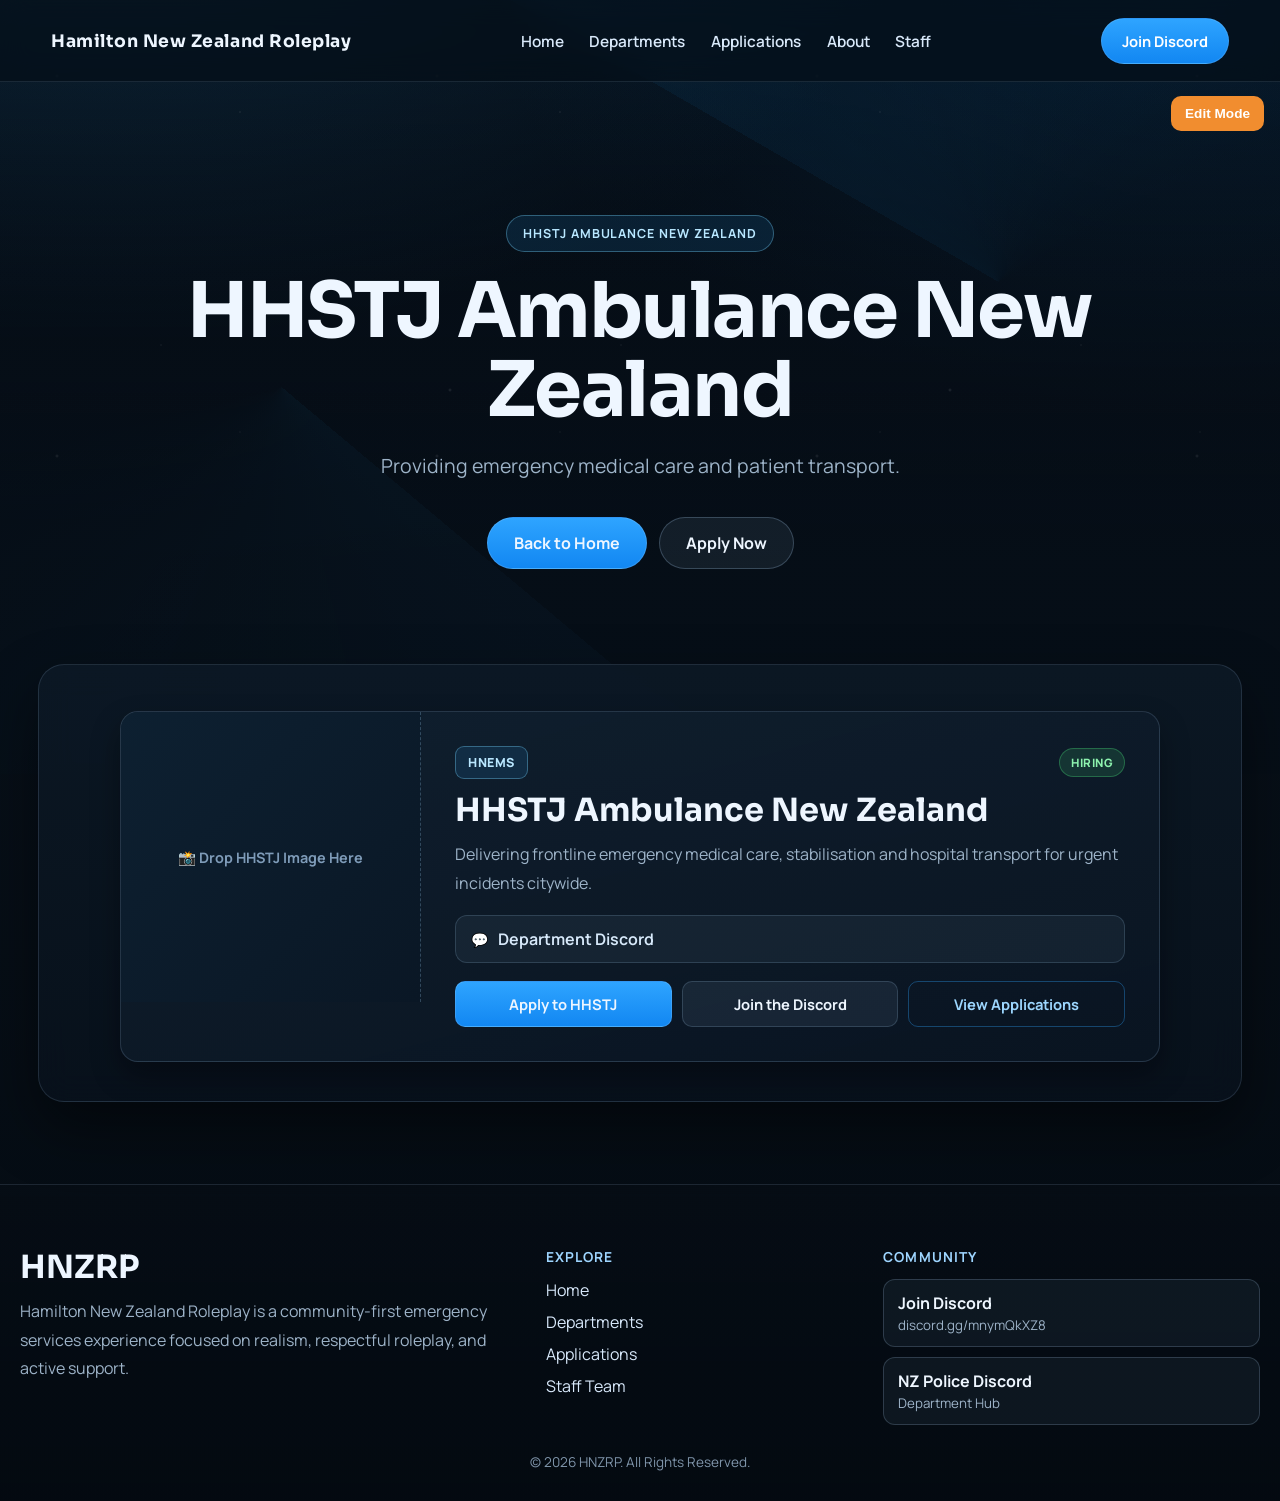
==== commit dfa18704: "Bump asset version to 20260719c" ====
--- a/ambulance.html
+++ b/ambulance.html
@@ -8,7 +8,7 @@
 
     <title>HHSTJ Ambulance New Zealand | NZRP</title>
 
-    <link rel="stylesheet" href="css/style.css">
+    <link rel="stylesheet" href="css/style.css?v=20260719c">
 
     <link rel="preconnect" href="https://fonts.googleapis.com">
     <link rel="preconnect" href="https://fonts.gstatic.com" crossorigin>
@@ -125,7 +125,7 @@
     <p class="copyright">© 2026 HNZRP. All Rights Reserved.</p>
 </footer>
 
-<script src="js/script.js"></script>
+<script src="js/script.js?v=20260719c"></script>
 
 </body>
 
--- a/css/style.css
+++ b/css/style.css
@@ -623,9 +623,9 @@
 .btn-secondary,
 .btn-tertiary {
     flex: 1 1 180px;
-    min-height: 44px;
+    min-height: 46px;
     border-radius: 10px;
-    font-size: 0.9rem;
+    font-size: 0.92rem;
 }
 
 .btn-primary {
@@ -725,6 +725,61 @@
     line-height: 1.8;
 }
 
+.application-links-grid {
+    margin-top: 18px;
+    display: grid;
+    grid-template-columns: repeat(2, minmax(0, 1fr));
+    gap: 10px;
+}
+
+.application-link-card {
+    display: flex;
+    flex-direction: column;
+    align-items: flex-start;
+    gap: 2px;
+    padding: 12px;
+    border-radius: 12px;
+    border: 1px solid rgba(173, 211, 245, 0.25);
+    background: rgba(8, 23, 38, 0.55);
+    transition: transform 0.2s ease, border-color 0.2s ease;
+    text-align: left;
+}
+
+.application-link-card strong {
+    color: #dff1ff;
+    font-size: 0.92rem;
+}
+
+.application-link-card span {
+    color: #a9c4dc;
+    font-size: 0.82rem;
+}
+
+.application-link-card:hover {
+    transform: translateY(-2px);
+    border-color: rgba(46, 164, 255, 0.45);
+}
+
+.application-steps {
+    margin-top: 16px;
+    padding: 14px;
+    border-radius: 12px;
+    border: 1px solid rgba(173, 211, 245, 0.2);
+    background: rgba(7, 19, 30, 0.5);
+    text-align: left;
+}
+
+.application-steps p {
+    margin: 0;
+    color: #cfe4f8;
+    font-size: 0.9rem;
+    line-height: 1.6;
+}
+
+.application-steps p + p {
+    margin-top: 4px;
+}
+
 /* ==========================================================
    FOOTER
 ========================================================== */
@@ -900,6 +955,7 @@
 
     .content-wrapper {
         margin-top: -70px;
+        padding: 22px;
     }
 
     .search-section {
@@ -914,25 +970,117 @@
         grid-template-columns: 1fr;
         text-align: center;
     }
+
+    .department-info {
+        padding: 20px;
+    }
+
+    .department-info h2 {
+        font-size: 1.45rem;
+    }
+
+    .department-info p {
+        font-size: 0.96rem;
+        line-height: 1.7;
+    }
+
+    .cta {
+        padding: 30px 16px;
+    }
+
+    .cta p {
+        font-size: 0.98rem;
+    }
+
+    .application-shell > p {
+        font-size: 0.98rem;
+    }
 }
 
 @media (max-width: 560px) {
     .hero {
         padding-top: 160px;
+        padding-bottom: 94px;
+    }
+
+    .hero h1 {
+        font-size: clamp(1.9rem, 10vw, 2.4rem);
+    }
+
+    .hero p {
+        font-size: 0.98rem;
+        line-height: 1.7;
+        margin-bottom: 22px;
+    }
+
+    .hero-buttons {
+        width: 100%;
+        gap: 10px;
+    }
+
+    .hero-buttons .primary-btn,
+    .hero-buttons .secondary-btn {
+        width: 100%;
+        min-height: 46px;
+        padding: 12px 16px;
+        font-size: 0.92rem;
+    }
+
+    .content-wrapper {
+        width: 95%;
+        margin-top: -58px;
+        padding: 18px;
+    }
+
+    .search-section input,
+    .search-section select {
+        min-height: 44px;
+        font-size: 0.92rem;
+    }
+
+    .section-intro h2 {
+        font-size: 1.7rem;
+    }
+
+    .section-intro > p:last-child {
+        font-size: 0.95rem;
+        line-height: 1.7;
     }
 
     .stats {
         grid-template-columns: 1fr;
+        gap: 10px;
+        margin-bottom: 34px;
+    }
+
+    .stat {
+        padding: 18px;
     }
 
     .department-actions {
         flex-direction: column;
+        gap: 8px;
     }
 
     .btn-primary,
     .btn-secondary,
     .btn-tertiary {
         width: 100%;
+        min-height: 46px;
+        font-size: 0.92rem;
+    }
+
+    .application-links-grid {
+        grid-template-columns: 1fr;
+        gap: 8px;
+    }
+
+    .application-link-card {
+        padding: 11px;
+    }
+
+    .application-steps {
+        padding: 12px;
     }
 
     .edit-controls {
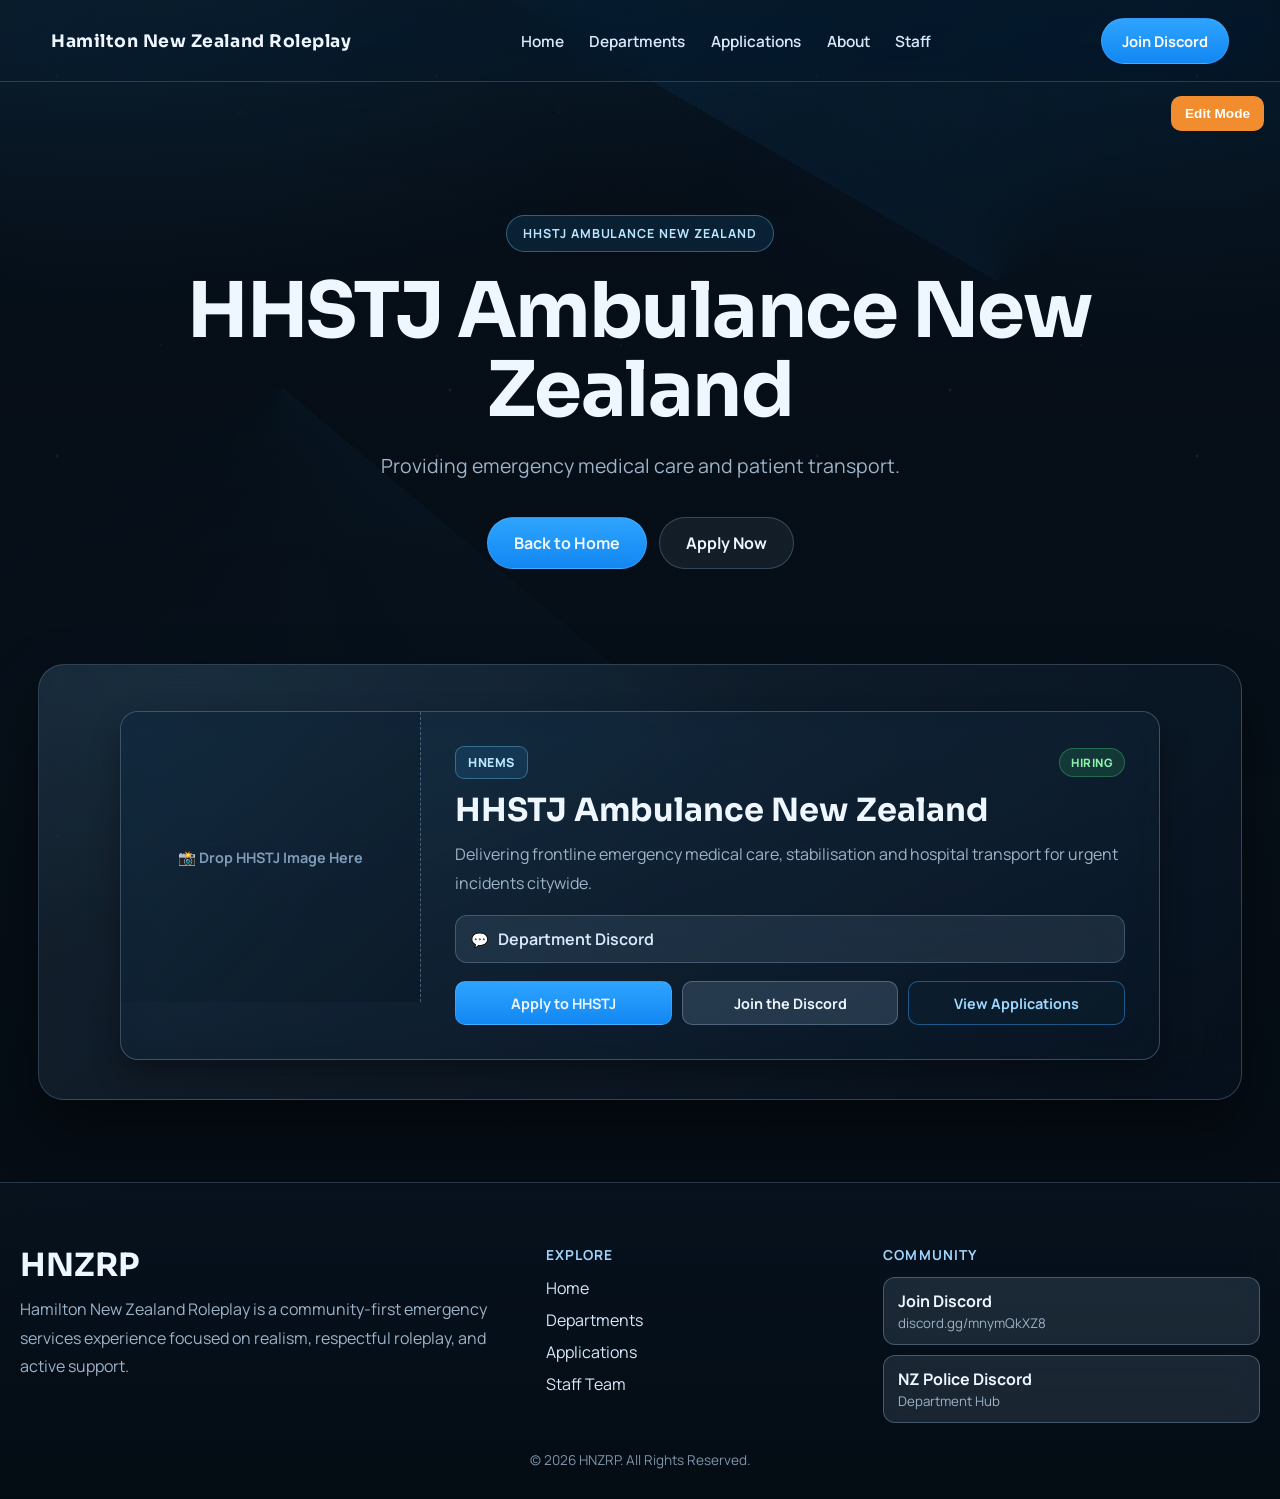
==== commit 8b2fdd55: "Restore old site and apply glass styling" ====
--- a/ambulance.html
+++ b/ambulance.html
@@ -8,7 +8,7 @@
 
     <title>HHSTJ Ambulance New Zealand | NZRP</title>
 
-    <link rel="stylesheet" href="css/style.css?v=20260719c">
+    <link rel="stylesheet" href="css/style.css?v=20260720glass">
 
     <link rel="preconnect" href="https://fonts.googleapis.com">
     <link rel="preconnect" href="https://fonts.gstatic.com" crossorigin>
@@ -125,8 +125,8 @@
     <p class="copyright">© 2026 HNZRP. All Rights Reserved.</p>
 </footer>
 
-<script src="js/script.js?v=20260719c"></script>
+<script src="js/script.js?v=20260720glass"></script>
 
 </body>
 
-</html>+</html>
--- a/css/style.css
+++ b/css/style.css
@@ -112,16 +112,16 @@
     align-items: center;
     justify-content: space-between;
     gap: 18px;
-    border-bottom: 1px solid rgba(173, 211, 245, 0.12);
-    background: rgba(5, 14, 24, 0.72);
-    backdrop-filter: blur(14px);
+    border-bottom: 1px solid rgba(173, 211, 245, 0.2);
+    background: linear-gradient(140deg, rgba(11, 26, 40, 0.58), rgba(6, 14, 24, 0.42));
+    backdrop-filter: blur(22px) saturate(140%);
     transition: background 0.3s ease, box-shadow 0.3s ease;
     z-index: 1000;
 }
 
 .navbar.scrolled {
-    background: rgba(6, 15, 26, 0.92);
-    box-shadow: 0 12px 30px rgba(0, 0, 0, 0.35);
+    background: linear-gradient(140deg, rgba(10, 23, 36, 0.82), rgba(5, 13, 23, 0.74));
+    box-shadow: 0 14px 34px rgba(0, 0, 0, 0.42);
 }
 
 .logo {
@@ -162,9 +162,9 @@
     min-width: 255px;
     padding: 10px;
     border-radius: 14px;
-    border: 1px solid var(--border);
-    background: rgba(8, 19, 31, 0.95);
-    backdrop-filter: blur(14px);
+    border: 1px solid rgba(173, 211, 245, 0.24);
+    background: linear-gradient(145deg, rgba(18, 37, 55, 0.74), rgba(9, 21, 34, 0.63));
+    backdrop-filter: blur(20px) saturate(130%);
     list-style: none;
     box-shadow: var(--shadow-md);
     opacity: 0;
@@ -341,10 +341,23 @@
     margin: -110px auto 82px;
     padding: clamp(24px, 3vw, 42px);
     border-radius: var(--radius-xl);
-    border: 1px solid rgba(173, 211, 245, 0.14);
-    background: linear-gradient(180deg, rgba(12, 24, 37, 0.92), rgba(8, 17, 28, 0.92));
-    backdrop-filter: blur(16px);
+    border: 1px solid rgba(173, 211, 245, 0.24);
+    background:
+        linear-gradient(160deg, rgba(16, 35, 52, 0.54), rgba(9, 20, 33, 0.5)),
+        radial-gradient(900px 400px at 14% 0%, rgba(94, 199, 255, 0.13), transparent 68%);
+    backdrop-filter: blur(24px) saturate(132%);
     box-shadow: var(--shadow-lg);
+    position: relative;
+    overflow: hidden;
+}
+
+.content-wrapper::before {
+    content: "";
+    position: absolute;
+    inset: 0;
+    pointer-events: none;
+    background: linear-gradient(120deg, rgba(255, 255, 255, 0.08), rgba(255, 255, 255, 0));
+    opacity: 0.55;
 }
 
 .search-section {
@@ -359,8 +372,9 @@
     width: 100%;
     padding: 14px 16px;
     border-radius: 12px;
-    border: 1px solid rgba(173, 211, 245, 0.15);
-    background: rgba(11, 22, 35, 0.92);
+    border: 1px solid rgba(173, 211, 245, 0.24);
+    background: rgba(10, 24, 38, 0.46);
+    backdrop-filter: blur(16px) saturate(135%);
     color: #e7f2fd;
     font-size: 0.96rem;
 }
@@ -386,8 +400,9 @@
 .stat {
     padding: 24px;
     border-radius: var(--radius-lg);
-    border: 1px solid rgba(173, 211, 245, 0.12);
-    background: linear-gradient(160deg, rgba(17, 34, 51, 0.82), rgba(11, 22, 34, 0.9));
+    border: 1px solid rgba(173, 211, 245, 0.25);
+    background: linear-gradient(155deg, rgba(20, 42, 62, 0.52), rgba(11, 23, 36, 0.44));
+    backdrop-filter: blur(18px) saturate(132%);
     text-align: center;
     transition: transform 0.22s ease, border-color 0.22s ease;
 }
@@ -453,8 +468,9 @@
     max-width: 1040px;
     margin: 0 auto;
     border-radius: 18px;
-    border: 1px solid rgba(173, 211, 245, 0.16);
-    background: linear-gradient(165deg, rgba(17, 33, 49, 0.84), rgba(10, 21, 34, 0.9));
+    border: 1px solid rgba(173, 211, 245, 0.27);
+    background: linear-gradient(160deg, rgba(20, 44, 65, 0.58), rgba(10, 22, 35, 0.5));
+    backdrop-filter: blur(20px) saturate(136%);
     box-shadow: var(--shadow-md);
     overflow: hidden;
     opacity: 0;
@@ -485,8 +501,8 @@
     justify-content: center;
     text-align: center;
     padding: 20px;
-    border-right: 1px dashed rgba(173, 211, 245, 0.24);
-    background: linear-gradient(135deg, #0d2031 0%, #0a1725 100%);
+    border-right: 1px dashed rgba(173, 211, 245, 0.35);
+    background: linear-gradient(135deg, rgba(17, 40, 60, 0.72) 0%, rgba(10, 23, 37, 0.62) 100%);
     color: #7e9bb8;
     font-size: 0.9rem;
     font-weight: 700;
@@ -591,8 +607,9 @@
     gap: 10px;
     padding: 12px 14px;
     border-radius: 12px;
-    border: 1px solid rgba(173, 211, 245, 0.17);
-    background: rgba(173, 211, 245, 0.06);
+    border: 1px solid rgba(173, 211, 245, 0.25);
+    background: rgba(173, 211, 245, 0.1);
+    backdrop-filter: blur(12px);
     color: #d7e9fa;
     font-weight: 650;
     transition: transform 0.2s ease, border-color 0.2s ease;
@@ -623,9 +640,9 @@
 .btn-secondary,
 .btn-tertiary {
     flex: 1 1 180px;
-    min-height: 46px;
+    min-height: 44px;
     border-radius: 10px;
-    font-size: 0.92rem;
+    font-size: 0.9rem;
 }
 
 .btn-primary {
@@ -634,13 +651,13 @@
 }
 
 .btn-secondary {
-    background: rgba(173, 211, 245, 0.08);
-    border: 1px solid rgba(173, 211, 245, 0.18);
+    background: rgba(173, 211, 245, 0.16);
+    border: 1px solid rgba(173, 211, 245, 0.3);
 }
 
 .btn-tertiary {
-    background: transparent;
-    border: 1px solid rgba(46, 164, 255, 0.34);
+    background: rgba(16, 37, 54, 0.36);
+    border: 1px solid rgba(46, 164, 255, 0.46);
     color: #9dd7ff;
 }
 
@@ -658,10 +675,11 @@
     margin-top: 68px;
     text-align: center;
     border-radius: var(--radius-xl);
-    border: 1px solid rgba(173, 211, 245, 0.16);
+    border: 1px solid rgba(173, 211, 245, 0.27);
     background:
-        radial-gradient(500px 240px at 22% 20%, rgba(46, 164, 255, 0.2), transparent 70%),
-        linear-gradient(180deg, rgba(11, 24, 37, 0.88), rgba(9, 19, 30, 0.92));
+        radial-gradient(500px 240px at 22% 20%, rgba(46, 164, 255, 0.24), transparent 70%),
+        linear-gradient(180deg, rgba(18, 39, 58, 0.56), rgba(10, 22, 35, 0.5));
+    backdrop-filter: blur(22px) saturate(130%);
     padding: clamp(32px, 6vw, 68px) clamp(18px, 4vw, 42px);
 }
 
@@ -719,65 +737,11 @@
     margin: 0 auto;
     padding: clamp(20px, 4vw, 34px);
     border-radius: 18px;
-    border: 1px solid rgba(46, 164, 255, 0.34);
-    background: rgba(46, 164, 255, 0.09);
+    border: 1px solid rgba(46, 164, 255, 0.4);
+    background: rgba(46, 164, 255, 0.16);
+    backdrop-filter: blur(14px);
     color: #d9ecff;
     line-height: 1.8;
-}
-
-.application-links-grid {
-    margin-top: 18px;
-    display: grid;
-    grid-template-columns: repeat(2, minmax(0, 1fr));
-    gap: 10px;
-}
-
-.application-link-card {
-    display: flex;
-    flex-direction: column;
-    align-items: flex-start;
-    gap: 2px;
-    padding: 12px;
-    border-radius: 12px;
-    border: 1px solid rgba(173, 211, 245, 0.25);
-    background: rgba(8, 23, 38, 0.55);
-    transition: transform 0.2s ease, border-color 0.2s ease;
-    text-align: left;
-}
-
-.application-link-card strong {
-    color: #dff1ff;
-    font-size: 0.92rem;
-}
-
-.application-link-card span {
-    color: #a9c4dc;
-    font-size: 0.82rem;
-}
-
-.application-link-card:hover {
-    transform: translateY(-2px);
-    border-color: rgba(46, 164, 255, 0.45);
-}
-
-.application-steps {
-    margin-top: 16px;
-    padding: 14px;
-    border-radius: 12px;
-    border: 1px solid rgba(173, 211, 245, 0.2);
-    background: rgba(7, 19, 30, 0.5);
-    text-align: left;
-}
-
-.application-steps p {
-    margin: 0;
-    color: #cfe4f8;
-    font-size: 0.9rem;
-    line-height: 1.6;
-}
-
-.application-steps p + p {
-    margin-top: 4px;
 }
 
 /* ==========================================================
@@ -787,8 +751,9 @@
 footer {
     margin-top: 82px;
     padding: 62px 20px 30px;
-    border-top: 1px solid rgba(173, 211, 245, 0.14);
-    background: linear-gradient(180deg, rgba(6, 13, 21, 0.75), rgba(4, 10, 17, 0.92));
+    border-top: 1px solid rgba(173, 211, 245, 0.22);
+    background: linear-gradient(180deg, rgba(10, 22, 35, 0.64), rgba(5, 12, 20, 0.78));
+    backdrop-filter: blur(18px) saturate(128%);
 }
 
 .footer-content {
@@ -845,8 +810,9 @@
     gap: 2px;
     padding: 12px 14px;
     border-radius: 12px;
-    border: 1px solid rgba(173, 211, 245, 0.2);
-    background: rgba(173, 211, 245, 0.06);
+    border: 1px solid rgba(173, 211, 245, 0.3);
+    background: rgba(173, 211, 245, 0.12);
+    backdrop-filter: blur(12px);
     transition: transform 0.2s ease, border-color 0.2s ease;
 }
 
@@ -955,7 +921,6 @@
 
     .content-wrapper {
         margin-top: -70px;
-        padding: 22px;
     }
 
     .search-section {
@@ -970,117 +935,25 @@
         grid-template-columns: 1fr;
         text-align: center;
     }
-
-    .department-info {
-        padding: 20px;
-    }
-
-    .department-info h2 {
-        font-size: 1.45rem;
-    }
-
-    .department-info p {
-        font-size: 0.96rem;
-        line-height: 1.7;
-    }
-
-    .cta {
-        padding: 30px 16px;
-    }
-
-    .cta p {
-        font-size: 0.98rem;
-    }
-
-    .application-shell > p {
-        font-size: 0.98rem;
-    }
 }
 
 @media (max-width: 560px) {
     .hero {
         padding-top: 160px;
-        padding-bottom: 94px;
-    }
-
-    .hero h1 {
-        font-size: clamp(1.9rem, 10vw, 2.4rem);
-    }
-
-    .hero p {
-        font-size: 0.98rem;
-        line-height: 1.7;
-        margin-bottom: 22px;
-    }
-
-    .hero-buttons {
-        width: 100%;
-        gap: 10px;
-    }
-
-    .hero-buttons .primary-btn,
-    .hero-buttons .secondary-btn {
-        width: 100%;
-        min-height: 46px;
-        padding: 12px 16px;
-        font-size: 0.92rem;
-    }
-
-    .content-wrapper {
-        width: 95%;
-        margin-top: -58px;
-        padding: 18px;
-    }
-
-    .search-section input,
-    .search-section select {
-        min-height: 44px;
-        font-size: 0.92rem;
-    }
-
-    .section-intro h2 {
-        font-size: 1.7rem;
-    }
-
-    .section-intro > p:last-child {
-        font-size: 0.95rem;
-        line-height: 1.7;
     }
 
     .stats {
         grid-template-columns: 1fr;
-        gap: 10px;
-        margin-bottom: 34px;
-    }
-
-    .stat {
-        padding: 18px;
     }
 
     .department-actions {
         flex-direction: column;
-        gap: 8px;
     }
 
     .btn-primary,
     .btn-secondary,
     .btn-tertiary {
         width: 100%;
-        min-height: 46px;
-        font-size: 0.92rem;
-    }
-
-    .application-links-grid {
-        grid-template-columns: 1fr;
-        gap: 8px;
-    }
-
-    .application-link-card {
-        padding: 11px;
-    }
-
-    .application-steps {
-        padding: 12px;
     }
 
     .edit-controls {
